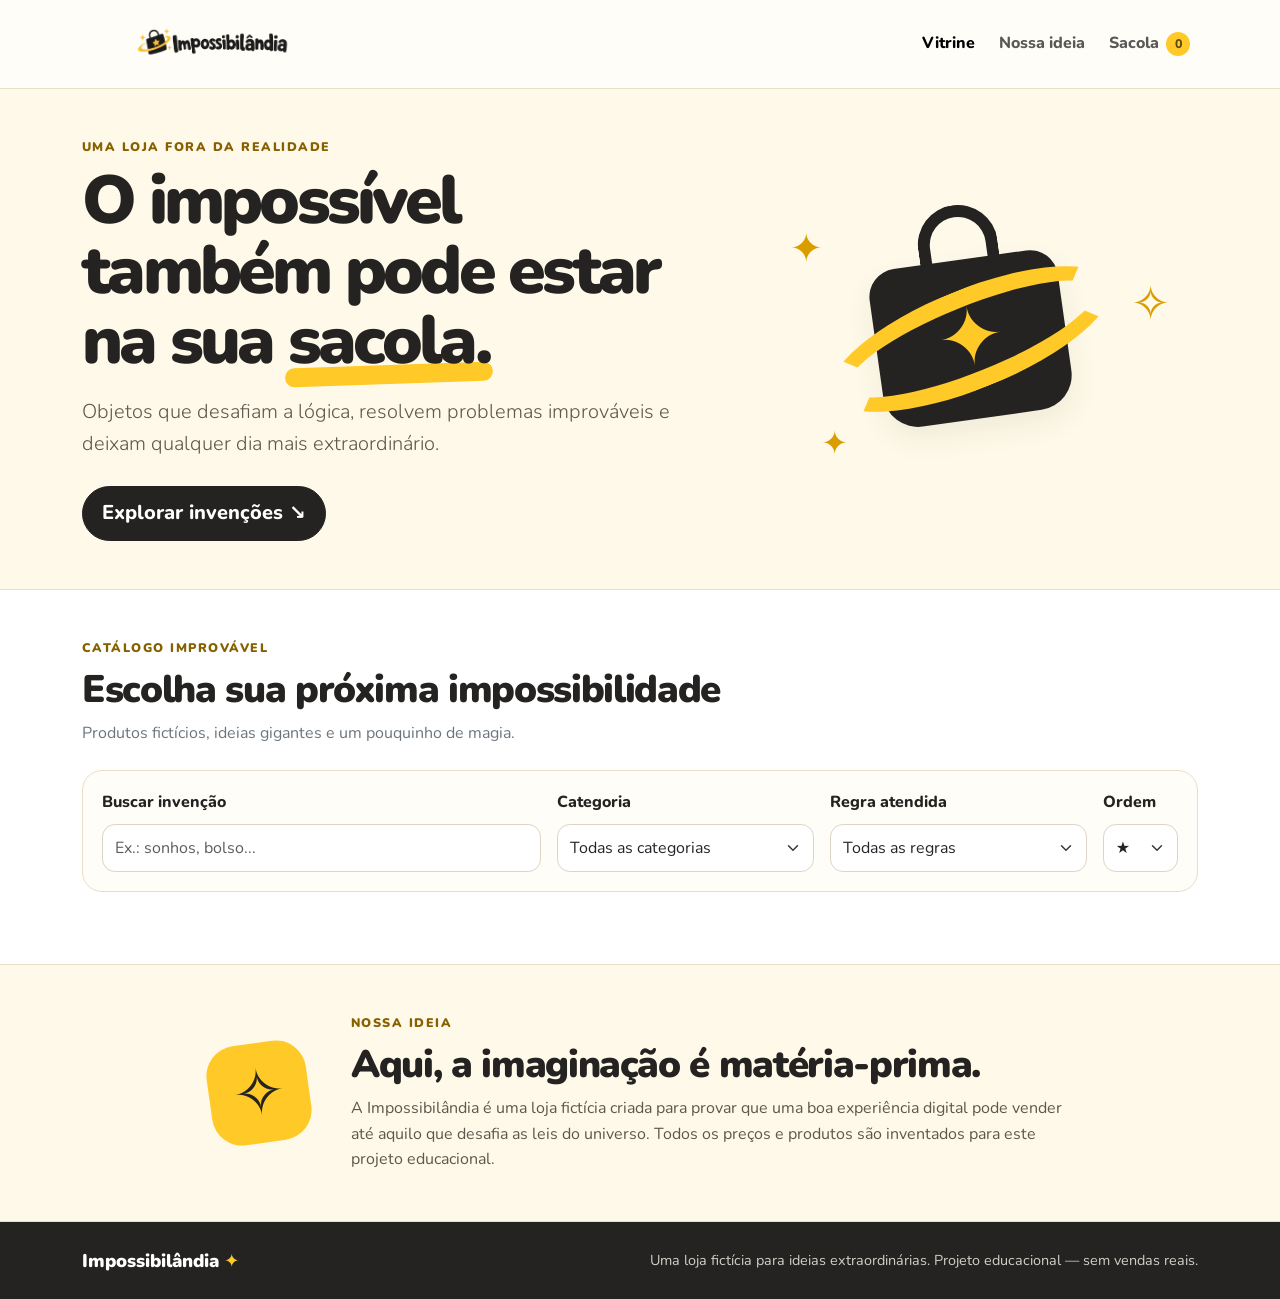
==== web/index.html @ c18d2e2f "Alteração front-end" ====
<!doctype html>
<html lang="pt-BR">
<head>
  <meta charset="utf-8">
  <meta name="viewport" content="width=device-width, initial-scale=1">
  <meta name="description" content="Na Impossibilândia, o impossível vira produto: descubra invenções fantásticas para o cotidiano e além dele.">
  <meta property="og:title" content="Impossibilândia | Uma loja fora da realidade">
  <meta property="og:description" content="Invenções extraordinárias para pessoas curiosas. Entre, explore e imagine.">
  <meta property="og:type" content="website">
  <meta name="theme-color" content="#fff9e9">
  <title>Impossibilândia | Uma loja fora da realidade</title>
  <link rel="icon" type="image/png" href="img/favicon.png">
  <link rel="apple-touch-icon" href="img/apple-touch-icon.png">
  <link href="https://cdn.jsdelivr.net/npm/bootstrap@5.3.3/dist/css/bootstrap.min.css" rel="stylesheet">
  <link rel="stylesheet" href="css/styles.css">
  <script src="js/products.js" defer></script>
  <script src="js/main.js" defer></script>
</head>
<body>
  <a class="skip-link" href="#conteudo">Pular para o conteúdo principal</a>
  <header class="site-header">
    <nav class="navbar navbar-expand-lg" aria-label="Navegação principal">
      <div class="container">
        <a class="navbar-brand brand-link" href="index.html" aria-label="Impossibilândia — página inicial"><img class="brand-logo" src="img/logo.png" alt="Impossibilândia" width="330" height="132"></a>
        <button class="navbar-toggler" type="button" data-bs-toggle="collapse" data-bs-target="#menuPrincipal" aria-controls="menuPrincipal" aria-expanded="false" aria-label="Abrir menu"><span class="navbar-toggler-icon"></span></button>
        <div class="collapse navbar-collapse" id="menuPrincipal">
          <ul class="navbar-nav ms-auto align-items-lg-center gap-lg-2">
            <li class="nav-item"><a class="nav-link active" aria-current="page" href="index.html">Vitrine</a></li>
            <li class="nav-item"><a class="nav-link" href="#sobre">Nossa ideia</a></li>
            <li class="nav-item"><a class="nav-link" href="checkout.html">Sacola <span id="cartCount" class="cart-count" aria-label="Itens na sacola">0</span></a></li>
          </ul>
        </div>
      </div>
    </nav>
  </header>
  <main id="conteudo">
    <section class="hero py-5">
      <div class="container hero-grid">
        <div class="hero-copy">
          <p class="eyebrow">Uma loja fora da realidade</p>
          <h1>O impossível também pode estar na sua <span class="highlight">sacola.</span></h1>
          <p class="lead">Objetos que desafiam a lógica, resolvem problemas improváveis e deixam qualquer dia mais extraordinário.</p>
          <a class="btn btn-dark btn-lg" href="#vitrine">Explorar invenções <span aria-hidden="true">↘</span></a>
        </div>
        <div class="hero-art" aria-label="Ilustração de uma sacola mágica cercada por estrelas" role="img"><span class="hero-star star-one">✦</span><span class="hero-bag">✦</span><span class="hero-orbit"></span><span class="hero-star star-two">✧</span><span class="hero-star star-three">✦</span></div>
      </div>
    </section>
    <section class="container py-5" id="vitrine" aria-labelledby="titulo-produtos">
      <div class="section-heading">
        <div><p class="eyebrow">Catálogo improvável</p><h2 id="titulo-produtos">Escolha sua próxima impossibilidade</h2><p class="text-secondary mb-0">Produtos fictícios, ideias gigantes e um pouquinho de magia.</p></div>
      </div>
      <div class="filters panel-soft mb-4">
        <div class="row g-3 align-items-end">
          <div class="col-md-5"><label for="filtroProduto" class="form-label">Buscar invenção</label><input id="filtroProduto" class="form-control" type="search" placeholder="Ex.: sonhos, bolso..." autocomplete="off"></div>
          <div class="col-md-3"><label for="filtroCategoria" class="form-label">Categoria</label><select id="filtroCategoria" class="form-select"><option value="todas">Todas as categorias</option><option value="Acessórios mágicos">Acessórios mágicos</option><option value="Universo miniatura">Universo miniatura</option><option value="Jardim cósmico">Jardim cósmico</option><option value="Luzes impossíveis">Luzes impossíveis</option></select></div>
          <div class="col-md-3"><label for="filtroRegra" class="form-label">Regra atendida</label><select id="filtroRegra" class="form-select"><option value="todas">Todas as regras</option><option value="bolso">Cabe em um bolso</option><option value="formiga">Serve em uma formiga</option><option value="espaco">Uso no espaço sideral</option><option value="aviao">Maior que um avião</option><option value="unico">Uso único</option><option value="z">Começa com Z</option></select></div>
          <div class="col-md-1"><label for="ordenacao" class="form-label">Ordem</label><select id="ordenacao" class="form-select" aria-label="Ordenar produtos"><option value="destaque">★</option><option value="nome">A–Z</option><option value="preco">Preço</option></select></div>
        </div>
      </div>
      <div class="row g-4" id="listaProdutos" aria-live="polite"></div>
      <p id="mensagemFiltro" class="mt-4 text-secondary" role="status" aria-live="polite"></p>
    </section>
    <section class="about-section py-5" id="sobre" aria-labelledby="titulo-sobre"><div class="container about-inner"><div class="about-mark" aria-hidden="true">✧</div><div><p class="eyebrow">Nossa ideia</p><h2 id="titulo-sobre">Aqui, a imaginação é matéria-prima.</h2><p class="mb-0">A Impossibilândia é uma loja fictícia criada para provar que uma boa experiência digital pode vender até aquilo que desafia as leis do universo. Todos os preços e produtos são inventados para este projeto educacional.</p></div></div></section>
  </main>
  <footer class="site-footer py-4"><div class="container footer-inner"><a href="index.html" class="footer-brand">Impossibilândia <span aria-hidden="true">✦</span></a><p class="mb-0">Uma loja fictícia para ideias extraordinárias. Projeto educacional — sem vendas reais.</p></div></footer>
  <script src="https://cdn.jsdelivr.net/npm/bootstrap@5.3.3/dist/js/bootstrap.bundle.min.js" defer></script>
</body>
</html>
---- web/css/styles.css ----
@import url('https://fonts.googleapis.com/css2?family=Nunito:wght@400;500;600;700;800;900&display=swap');
:root{--cream:#fff9e9;--paper:#fffdf7;--ink:#242321;--muted:#6e6a60;--line:#e9dfc8;--gold:#ffc928;--gold-dark:#d99d00;--lavender:#eee7ff;--mint:#e4f4e9;--peach:#ffeadc;--radius:1.25rem;--shadow:0 12px 30px rgba(49,38,11,.07)}
*{box-sizing:border-box}html{scroll-behavior:smooth}body{color:var(--ink);background:#fff;font-family:'Nunito',system-ui,-apple-system,BlinkMacSystemFont,'Segoe UI',sans-serif;line-height:1.6}a{color:inherit}a:focus-visible,button:focus-visible,input:focus-visible,select:focus-visible{outline:3px solid var(--gold-dark);outline-offset:3px}.skip-link{position:absolute;top:-5rem;left:1rem;z-index:2000;padding:.75rem 1rem;background:var(--ink);color:#fff;border-radius:.5rem}.skip-link:focus{top:1rem}.site-header{position:relative;z-index:10;border-bottom:1px solid var(--line);background:rgba(255,253,247,.96)}.navbar{min-height:86px}.brand-link{padding:0}.brand-logo{display:block;width:clamp(165px,22vw,260px);height:auto;max-height:72px;object-fit:contain}.navbar .container{gap:1rem}.navbar-nav .nav-link,.navbar .nav-link{font-weight:800;border-radius:999px;padding:.65rem .9rem}.navbar-nav .nav-link:hover,.navbar .nav-link:hover{background:var(--cream)}.cart-count{display:inline-grid;place-items:center;min-width:1.5rem;height:1.5rem;margin-left:.2rem;padding:0 .35rem;background:var(--gold);border-radius:50%;font-size:.78rem}.hero{overflow:hidden;background:var(--cream);border-bottom:1px solid var(--line)}.hero-grid{display:grid;grid-template-columns:minmax(0,1.15fr) minmax(260px,.85fr);align-items:center;gap:3rem;min-height:370px}.hero-copy{max-width:680px}.eyebrow{margin-bottom:.55rem;font-size:.78rem;font-weight:900;letter-spacing:.12em;text-transform:uppercase;color:#876100}.hero h1{max-width:760px;font-size:clamp(2.5rem,5.3vw,4.6rem);font-weight:900;letter-spacing:-.055em;line-height:1.03}.highlight{position:relative;white-space:nowrap;z-index:0}.highlight:after{content:'';position:absolute;z-index:-1;left:-.05em;right:-.05em;bottom:.04em;height:.28em;background:var(--gold);border-radius:99px;transform:rotate(-2deg)}.hero .lead{max-width:590px;margin:1.3rem 0 1.6rem;color:#5c584e}.btn{font-weight:800;border-radius:999px;padding:.72rem 1.2rem;transition:transform .18s ease,box-shadow .18s ease}.btn:hover{transform:translateY(-2px);box-shadow:0 7px 16px #24232120}.btn-dark{background:var(--ink);border-color:var(--ink)}.btn-dark:hover{background:#454139;border-color:#454139}.hero-art{position:relative;display:grid;place-items:center;min-height:290px;isolation:isolate}.hero-bag{display:grid;place-items:center;width:190px;height:160px;border-radius:28px 28px 35px 35px;background:var(--ink);color:var(--gold);font-size:5rem;box-shadow:var(--shadow);transform:rotate(-8deg)}.hero-bag:before{content:'';position:absolute;top:-55px;width:80px;height:65px;border:12px solid var(--ink);border-bottom:0;border-radius:55px 55px 0 0}.hero-orbit{position:absolute;width:300px;height:100px;border:17px solid var(--gold);border-left-color:transparent;border-right-color:transparent;border-radius:50%;transform:rotate(-22deg);z-index:1}.hero-star{position:absolute;color:var(--gold-dark);font-size:2.5rem}.star-one{top:8%;left:10%}.star-two{right:6%;top:25%;font-size:3rem}.star-three{bottom:5%;left:17%;font-size:2rem}.section-heading{display:flex;justify-content:space-between;align-items:end;margin-bottom:1.5rem}.section-heading h2,.about-section h2{font-size:clamp(1.8rem,3vw,2.6rem);font-weight:900;letter-spacing:-.035em}.panel-soft{padding:1.2rem;background:var(--paper);border:1px solid var(--line);border-radius:var(--radius)}.form-label{font-weight:800}.form-control,.form-select{min-height:48px;border-color:#dcd5c7;border-radius:.8rem}.form-control:focus,.form-select:focus{border-color:var(--gold-dark);box-shadow:0 0 0 .2rem #ffc92840}.product-card{height:100%;overflow:hidden;border:1px solid var(--line);border-radius:var(--radius);background:#fff;box-shadow:0 5px 18px #31260b08;transition:transform .2s ease,box-shadow .2s ease}.product-card:hover{transform:translateY(-5px);box-shadow:var(--shadow)}.product-art{position:relative;display:grid;place-items:center;min-height:200px;overflow:hidden;background:var(--art-bg,var(--cream));font-size:5rem}.product-art:after{content:'';position:absolute;width:155px;height:155px;border:2px dashed #24232126;border-radius:50%;transform:rotate(-20deg)}.product-art .emoji{z-index:1;filter:drop-shadow(0 8px 3px #24232114)}.product-card .card-body{display:flex;flex-direction:column;align-items:flex-start;padding:1.35rem}.product-category{font-size:.76rem;font-weight:900;letter-spacing:.06em;text-transform:uppercase;color:#75664a}.product-card h3{font-size:1.3rem;font-weight:900}.product-card p{color:#5f5a51}.rule-chip{display:inline-flex;align-items:center;gap:.35rem;padding:.3rem .65rem;border-radius:999px;background:var(--cream);font-size:.76rem;font-weight:800;color:#665018}.product-price{margin:.75rem 0 1rem!important;font-size:1.35rem;font-weight:900;color:var(--ink)!important}.product-card .btn{margin-top:auto}.about-section{background:var(--cream);border-top:1px solid var(--line);border-bottom:1px solid var(--line)}.about-inner{display:grid;grid-template-columns:110px minmax(0,720px);gap:2rem;align-items:center;justify-content:center}.about-mark{display:grid;place-items:center;width:100px;height:100px;background:var(--gold);border-radius:30px;font-size:4rem;transform:rotate(-8deg)}.about-inner p:last-child{max-width:740px;color:#5c584e}.site-footer{margin-top:0;background:var(--ink);color:#fff}.footer-inner{display:flex;justify-content:space-between;align-items:center;gap:1.5rem}.footer-inner p{color:#d2cfc7;font-size:.9rem}.footer-brand{font-size:1.15rem;font-weight:900;text-decoration:none}.footer-brand span{color:var(--gold)}.breadcrumb{font-weight:700}.breadcrumb a{text-decoration:none}.detail-layout{display:grid;grid-template-columns:minmax(0,1fr) minmax(0,1fr);gap:3rem;align-items:start}.detail-art{display:grid;place-items:center;min-height:410px;border-radius:var(--radius);background:var(--art-bg,var(--cream));font-size:10rem;position:relative;overflow:hidden}.detail-art:after{content:'';position:absolute;width:260px;height:260px;border:3px dashed #24232125;border-radius:50%}.detail-art span{z-index:1;filter:drop-shadow(0 10px 4px #24232115)}.detail-copy h1{font-size:clamp(2.2rem,4vw,3.5rem);font-weight:900;line-height:1.08;letter-spacing:-.04em}.detail-copy .price-large{font-size:2rem;font-weight:900}.detail-copy li{margin:.45rem 0}.detail-rule{padding:1rem;background:var(--cream);border-radius:.9rem}.quantity-field{max-width:130px}.summary-box{position:sticky;top:1rem;padding:1.5rem;background:var(--paper);border:1px solid var(--line);border-radius:var(--radius);box-shadow:var(--shadow)}.summary-item{display:grid;grid-template-columns:54px 1fr auto;align-items:center;gap:.8rem;padding:1rem 0;border-bottom:1px solid var(--line)}.summary-emoji{display:grid;place-items:center;width:54px;height:54px;border-radius:12px;background:var(--cream);font-size:1.8rem}.summary-item strong{display:block;line-height:1.25}.summary-item small{color:var(--muted)}.summary-total{display:flex;justify-content:space-between;gap:1rem;margin-top:1rem;font-size:1.15rem;font-weight:900}.success-panel{max-width:760px;padding:2rem 1rem 3rem}.success-icon{display:grid;place-items:center;width:86px;height:86px;margin:0 auto 1.5rem;border-radius:28px;background:var(--gold);font-size:3rem;font-weight:900;transform:rotate(-7deg)}.success-panel h1{font-weight:900;letter-spacing:-.04em}.order-data{display:grid;gap:.75rem;margin:2rem 0}.order-data>div{padding:1rem 1.2rem;border:1px solid var(--line);border-radius:.8rem;background:var(--paper)}.order-data dt{font-size:.8rem;color:var(--muted)}.order-data dd{margin:.25rem 0 0;font-weight:900}.feedback-error{color:#a32828}.feedback-success{color:#176b3a}.empty-state{grid-column:1/-1;padding:3rem 1rem;text-align:center;background:var(--cream);border-radius:var(--radius)}.empty-state .empty-icon{font-size:3rem}.loading-state{padding:1.5rem;color:var(--muted)}
@media(max-width:767.98px){.hero-grid{grid-template-columns:1fr;gap:0;padding-top:1rem}.hero-copy{padding-top:1rem}.hero-art{min-height:230px;margin-top:1rem}.hero-bag{transform:scale(.8) rotate(-8deg)}.hero-orbit{transform:scale(.8) rotate(-22deg)}.hero h1{font-size:clamp(2.45rem,12vw,3.5rem)}.about-inner{grid-template-columns:1fr;gap:1rem}.about-mark{width:70px;height:70px;font-size:3rem;border-radius:20px}.footer-inner{align-items:flex-start;flex-direction:column;gap:.5rem}.detail-layout{grid-template-columns:1fr;gap:1.5rem}.detail-art{min-height:270px;font-size:7rem}.summary-box{position:static}.section-heading{align-items:flex-start}.filters{padding:1rem}.navbar{padding:.7rem 0}.navbar .container{flex-wrap:wrap}.brand-logo{width:175px;max-height:55px}}
@media(prefers-reduced-motion:reduce){*,*::before,*::after{scroll-behavior:auto!important;transition:none!important;animation:none!important}}
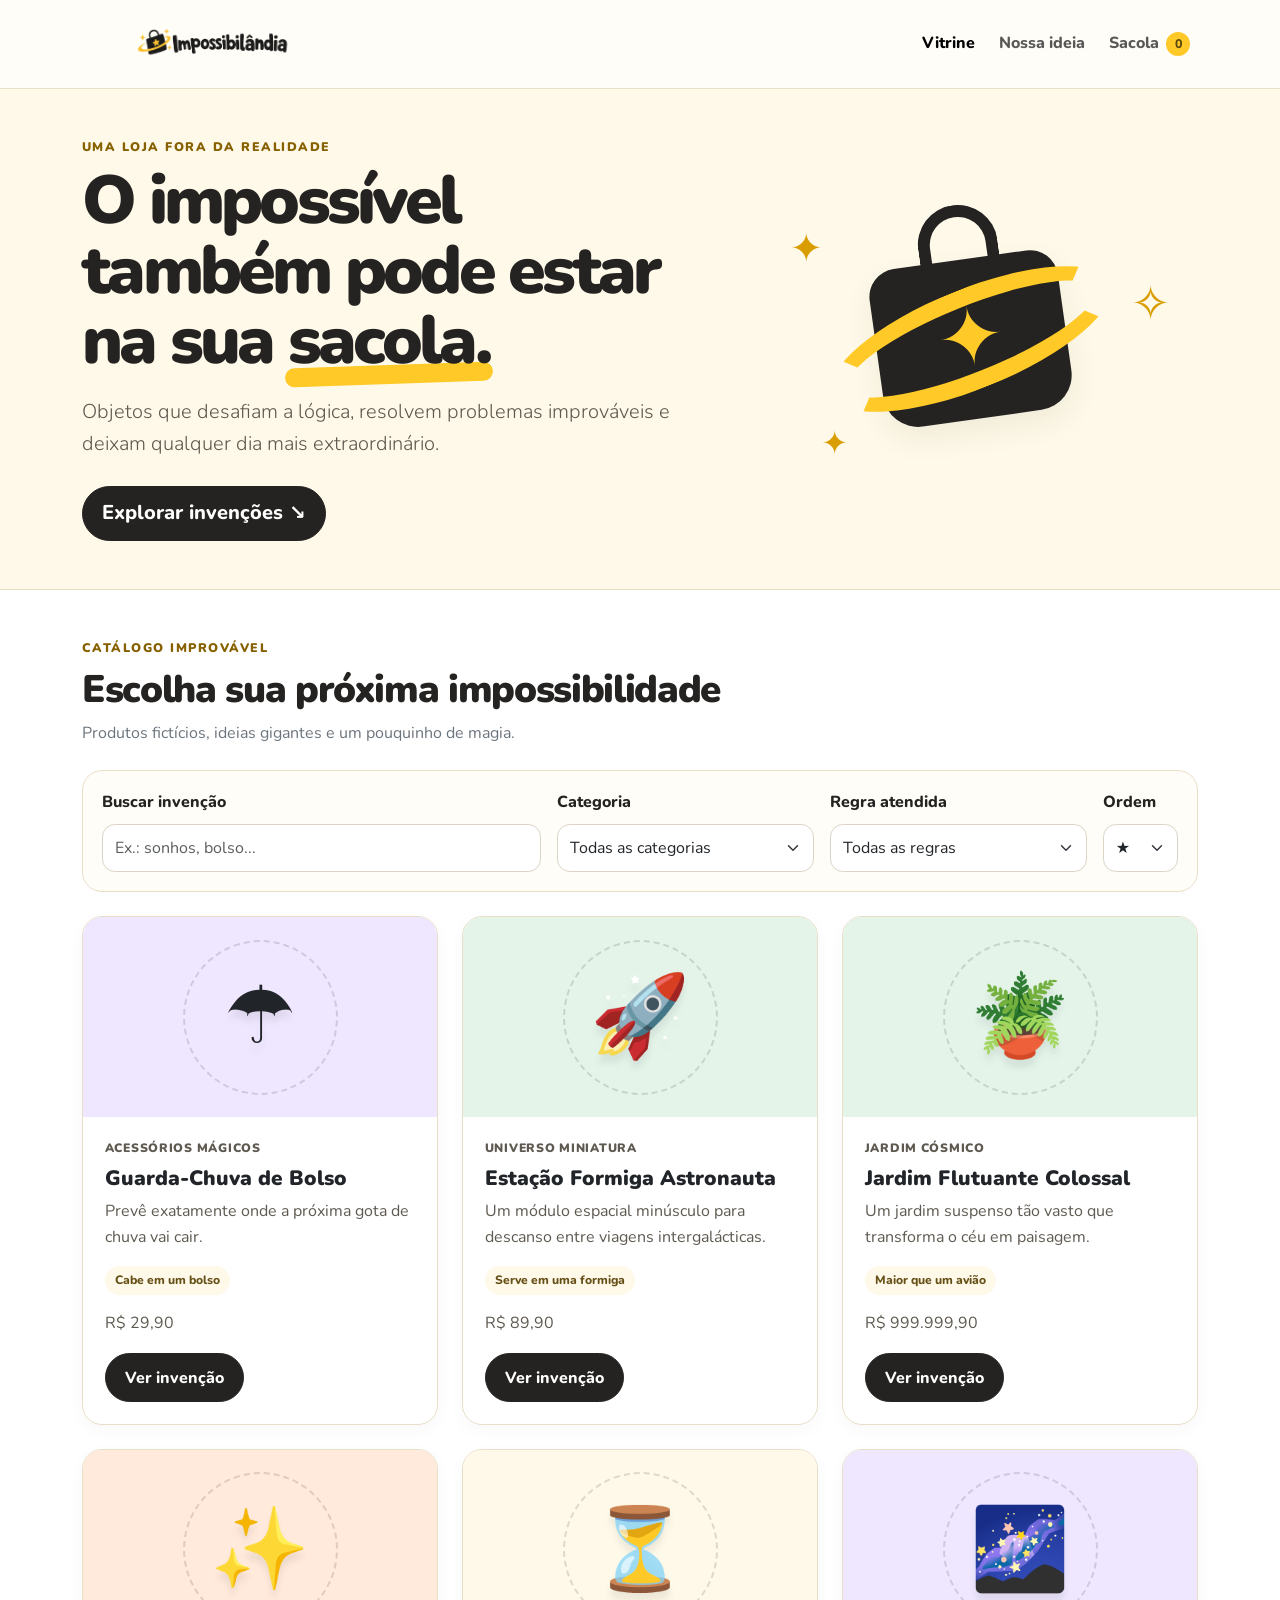
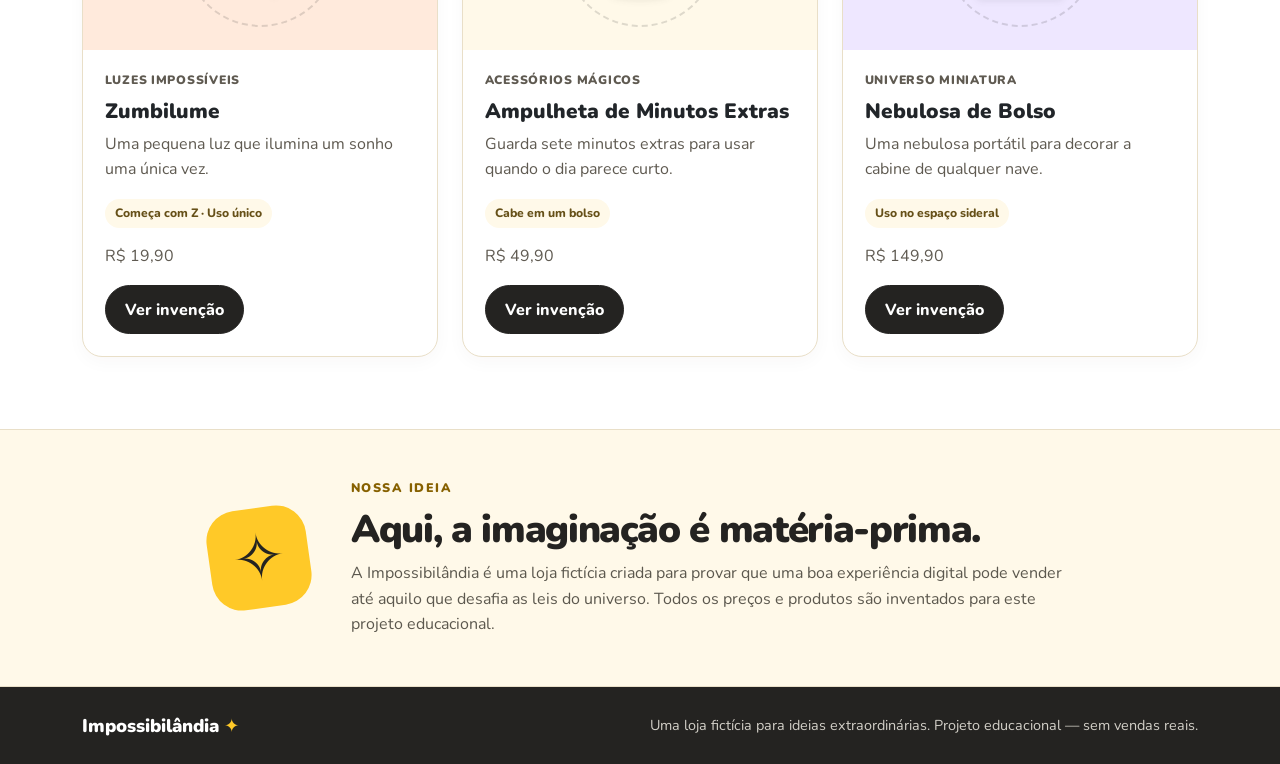
==== commit 3fbfa084: "Vitrine" ====
--- a/web/index.html
+++ b/web/index.html
@@ -13,7 +13,6 @@
   <link rel="apple-touch-icon" href="img/apple-touch-icon.png">
   <link href="https://cdn.jsdelivr.net/npm/bootstrap@5.3.3/dist/css/bootstrap.min.css" rel="stylesheet">
   <link rel="stylesheet" href="css/styles.css">
-  <script src="js/products.js" defer></script>
   <script src="js/main.js" defer></script>
 </head>
 <body>
@@ -57,7 +56,86 @@
           <div class="col-md-1"><label for="ordenacao" class="form-label">Ordem</label><select id="ordenacao" class="form-select" aria-label="Ordenar produtos"><option value="destaque">★</option><option value="nome">A–Z</option><option value="preco">Preço</option></select></div>
         </div>
       </div>
-      <div class="row g-4" id="listaProdutos" aria-live="polite"></div>
+      <div class="row g-4" id="listaProdutos" aria-live="polite">
+        <article class="col-sm-6 col-lg-4 product-item" data-name="Guarda-Chuva de Bolso" data-category="Acessórios mágicos" data-rule="Cabe em um bolso">
+          <div class="card product-card h-100">
+            <div class="product-art" style="--art-bg:#eee7ff" aria-hidden="true"><span class="emoji">☂️</span></div>
+            <div class="card-body">
+              <p class="product-category mb-2">Acessórios mágicos</p>
+              <h3>Guarda-Chuva de Bolso</h3>
+              <p>Prevê exatamente onde a próxima gota de chuva vai cair.</p>
+              <span class="rule-chip mb-3">Cabe em um bolso</span>
+              <p class="price mt-auto">R$ 29,90</p>
+              <a class="btn btn-dark" href="produto.html?id=1">Ver invenção</a>
+            </div>
+          </div>
+        </article>
+        <article class="col-sm-6 col-lg-4 product-item" data-name="Estação Formiga Astronauta" data-category="Universo miniatura" data-rule="Serve em uma formiga">
+          <div class="card product-card h-100">
+            <div class="product-art" style="--art-bg:#e4f4e9" aria-hidden="true"><span class="emoji">🚀</span></div>
+            <div class="card-body">
+              <p class="product-category mb-2">Universo miniatura</p>
+              <h3>Estação Formiga Astronauta</h3>
+              <p>Um módulo espacial minúsculo para descanso entre viagens intergalácticas.</p>
+              <span class="rule-chip mb-3">Serve em uma formiga</span>
+              <p class="price mt-auto">R$ 89,90</p>
+              <a class="btn btn-dark" href="produto.html?id=2">Ver invenção</a>
+            </div>
+          </div>
+        </article>
+        <article class="col-sm-6 col-lg-4 product-item" data-name="Jardim Flutuante Colossal" data-category="Jardim cósmico" data-rule="Maior que um avião">
+          <div class="card product-card h-100">
+            <div class="product-art" style="--art-bg:#e4f4e9" aria-hidden="true"><span class="emoji">🪴</span></div>
+            <div class="card-body">
+              <p class="product-category mb-2">Jardim cósmico</p>
+              <h3>Jardim Flutuante Colossal</h3>
+              <p>Um jardim suspenso tão vasto que transforma o céu em paisagem.</p>
+              <span class="rule-chip mb-3">Maior que um avião</span>
+              <p class="price mt-auto">R$ 999.999,90</p>
+              <a class="btn btn-dark" href="produto.html?id=3">Ver invenção</a>
+            </div>
+          </div>
+        </article>
+        <article class="col-sm-6 col-lg-4 product-item" data-name="Zumbilume" data-category="Luzes impossíveis" data-rule="Começa com Z · Uso único">
+          <div class="card product-card h-100">
+            <div class="product-art" style="--art-bg:#ffeadc" aria-hidden="true"><span class="emoji">✨</span></div>
+            <div class="card-body">
+              <p class="product-category mb-2">Luzes impossíveis</p>
+              <h3>Zumbilume</h3>
+              <p>Uma pequena luz que ilumina um sonho uma única vez.</p>
+              <span class="rule-chip mb-3">Começa com Z · Uso único</span>
+              <p class="price mt-auto">R$ 19,90</p>
+              <a class="btn btn-dark" href="produto.html?id=4">Ver invenção</a>
+            </div>
+          </div>
+        </article>
+        <article class="col-sm-6 col-lg-4 product-item" data-name="Ampulheta de Minutos Extras" data-category="Acessórios mágicos" data-rule="Cabe em um bolso">
+          <div class="card product-card h-100">
+            <div class="product-art" style="--art-bg:#fff9e9" aria-hidden="true"><span class="emoji">⏳</span></div>
+            <div class="card-body">
+              <p class="product-category mb-2">Acessórios mágicos</p>
+              <h3>Ampulheta de Minutos Extras</h3>
+              <p>Guarda sete minutos extras para usar quando o dia parece curto.</p>
+              <span class="rule-chip mb-3">Cabe em um bolso</span>
+              <p class="price mt-auto">R$ 49,90</p>
+              <a class="btn btn-dark" href="produto.html?id=5">Ver invenção</a>
+            </div>
+          </div>
+        </article>
+        <article class="col-sm-6 col-lg-4 product-item" data-name="Nebulosa de Bolso" data-category="Universo miniatura" data-rule="Uso no espaço sideral">
+          <div class="card product-card h-100">
+            <div class="product-art" style="--art-bg:#eee7ff" aria-hidden="true"><span class="emoji">🌌</span></div>
+            <div class="card-body">
+              <p class="product-category mb-2">Universo miniatura</p>
+              <h3>Nebulosa de Bolso</h3>
+              <p>Uma nebulosa portátil para decorar a cabine de qualquer nave.</p>
+              <span class="rule-chip mb-3">Uso no espaço sideral</span>
+              <p class="price mt-auto">R$ 149,90</p>
+              <a class="btn btn-dark" href="produto.html?id=6">Ver invenção</a>
+            </div>
+          </div>
+        </article>
+      </div>
       <p id="mensagemFiltro" class="mt-4 text-secondary" role="status" aria-live="polite"></p>
     </section>
     <section class="about-section py-5" id="sobre" aria-labelledby="titulo-sobre"><div class="container about-inner"><div class="about-mark" aria-hidden="true">✧</div><div><p class="eyebrow">Nossa ideia</p><h2 id="titulo-sobre">Aqui, a imaginação é matéria-prima.</h2><p class="mb-0">A Impossibilândia é uma loja fictícia criada para provar que uma boa experiência digital pode vender até aquilo que desafia as leis do universo. Todos os preços e produtos são inventados para este projeto educacional.</p></div></div></section>
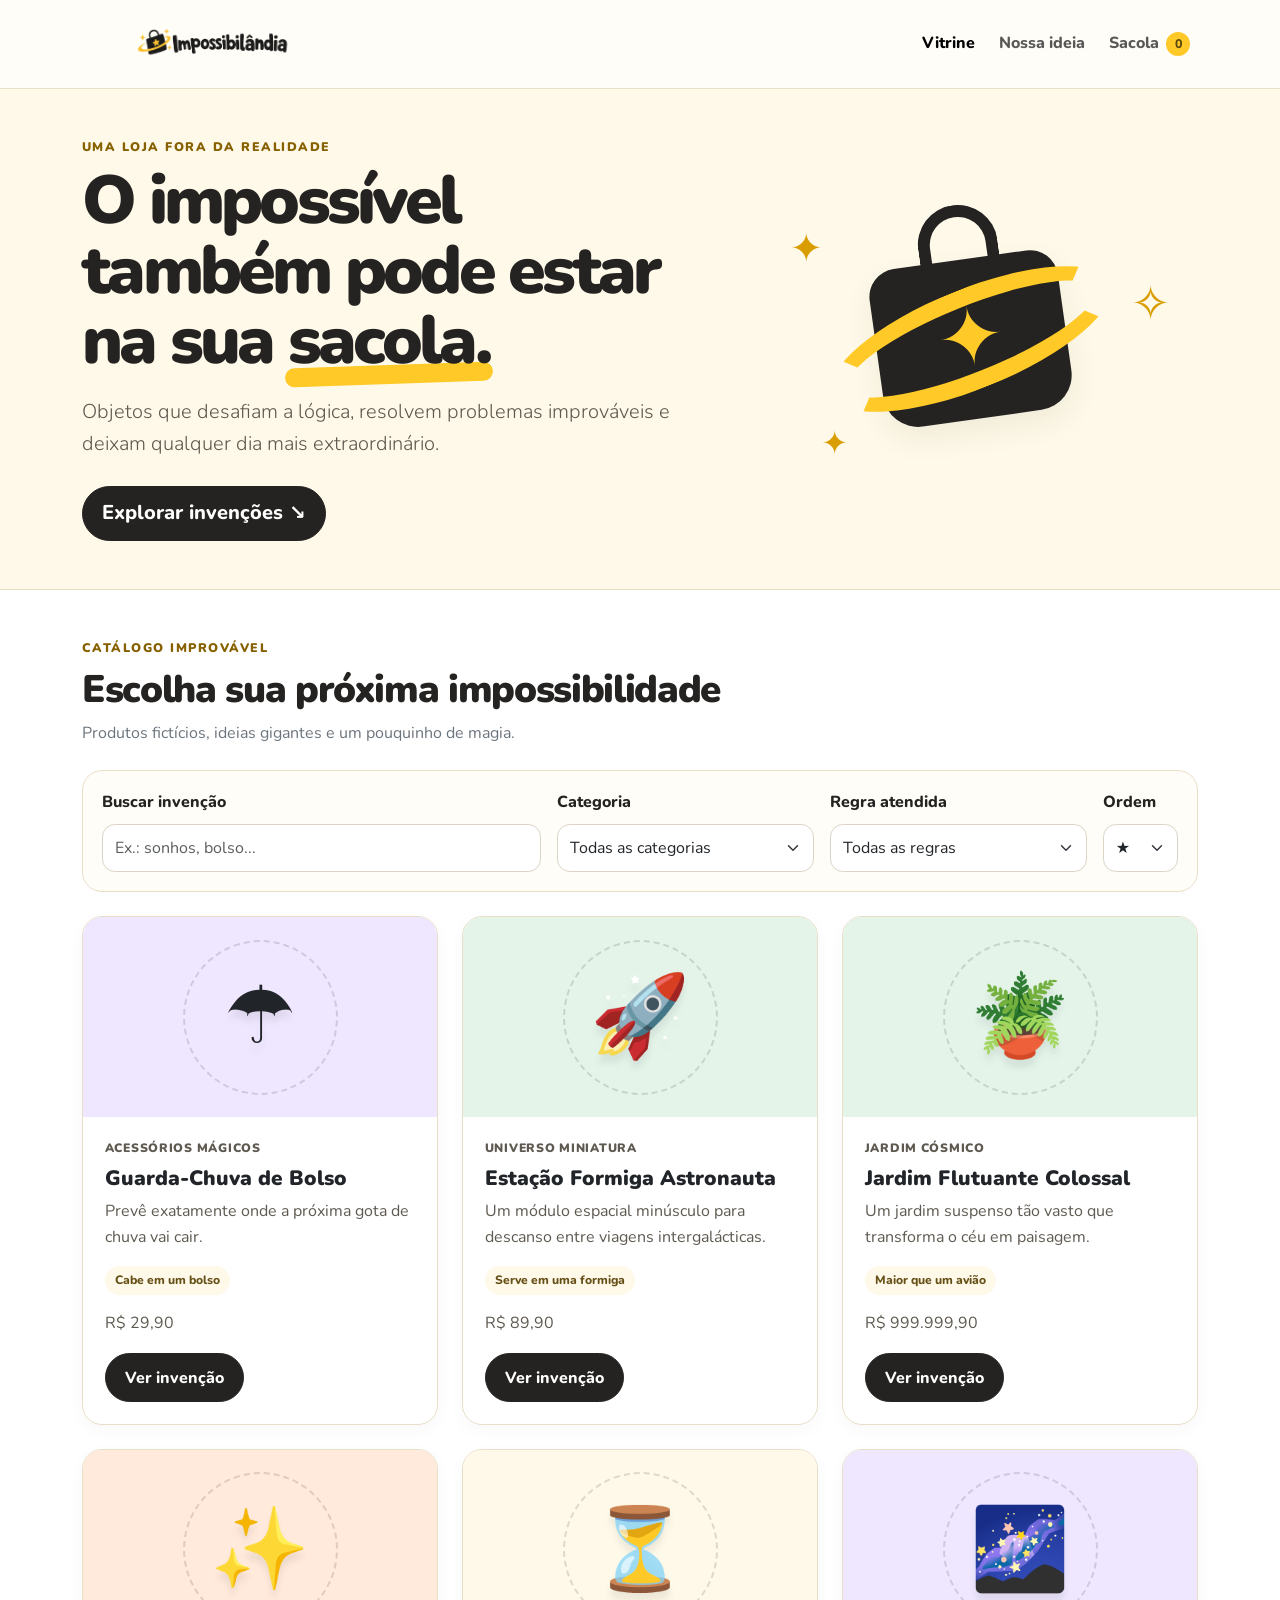
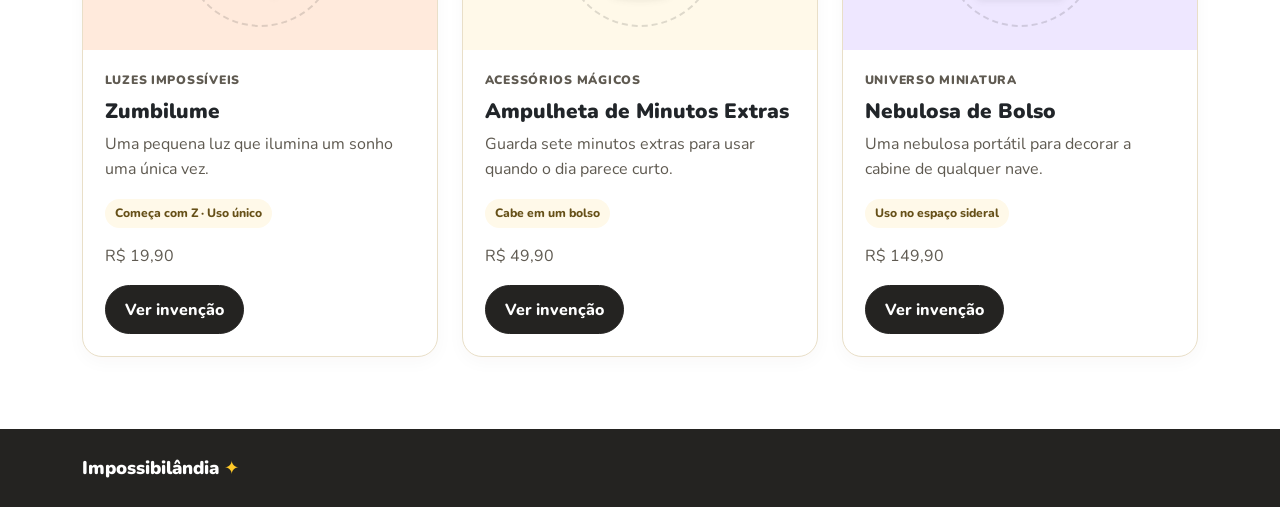
==== commit adfd82af: "Adição de imagem" ====
--- a/web/index.html
+++ b/web/index.html
@@ -138,9 +138,8 @@
       </div>
       <p id="mensagemFiltro" class="mt-4 text-secondary" role="status" aria-live="polite"></p>
     </section>
-    <section class="about-section py-5" id="sobre" aria-labelledby="titulo-sobre"><div class="container about-inner"><div class="about-mark" aria-hidden="true">✧</div><div><p class="eyebrow">Nossa ideia</p><h2 id="titulo-sobre">Aqui, a imaginação é matéria-prima.</h2><p class="mb-0">A Impossibilândia é uma loja fictícia criada para provar que uma boa experiência digital pode vender até aquilo que desafia as leis do universo. Todos os preços e produtos são inventados para este projeto educacional.</p></div></div></section>
   </main>
-  <footer class="site-footer py-4"><div class="container footer-inner"><a href="index.html" class="footer-brand">Impossibilândia <span aria-hidden="true">✦</span></a><p class="mb-0">Uma loja fictícia para ideias extraordinárias. Projeto educacional — sem vendas reais.</p></div></footer>
+  <footer class="site-footer py-4"><div class="container footer-inner"><a href="index.html" class="footer-brand">Impossibilândia <span aria-hidden="true">✦</span></a><p class="mb-0"></p></div></footer>
   <script src="https://cdn.jsdelivr.net/npm/bootstrap@5.3.3/dist/js/bootstrap.bundle.min.js" defer></script>
 </body>
 </html>
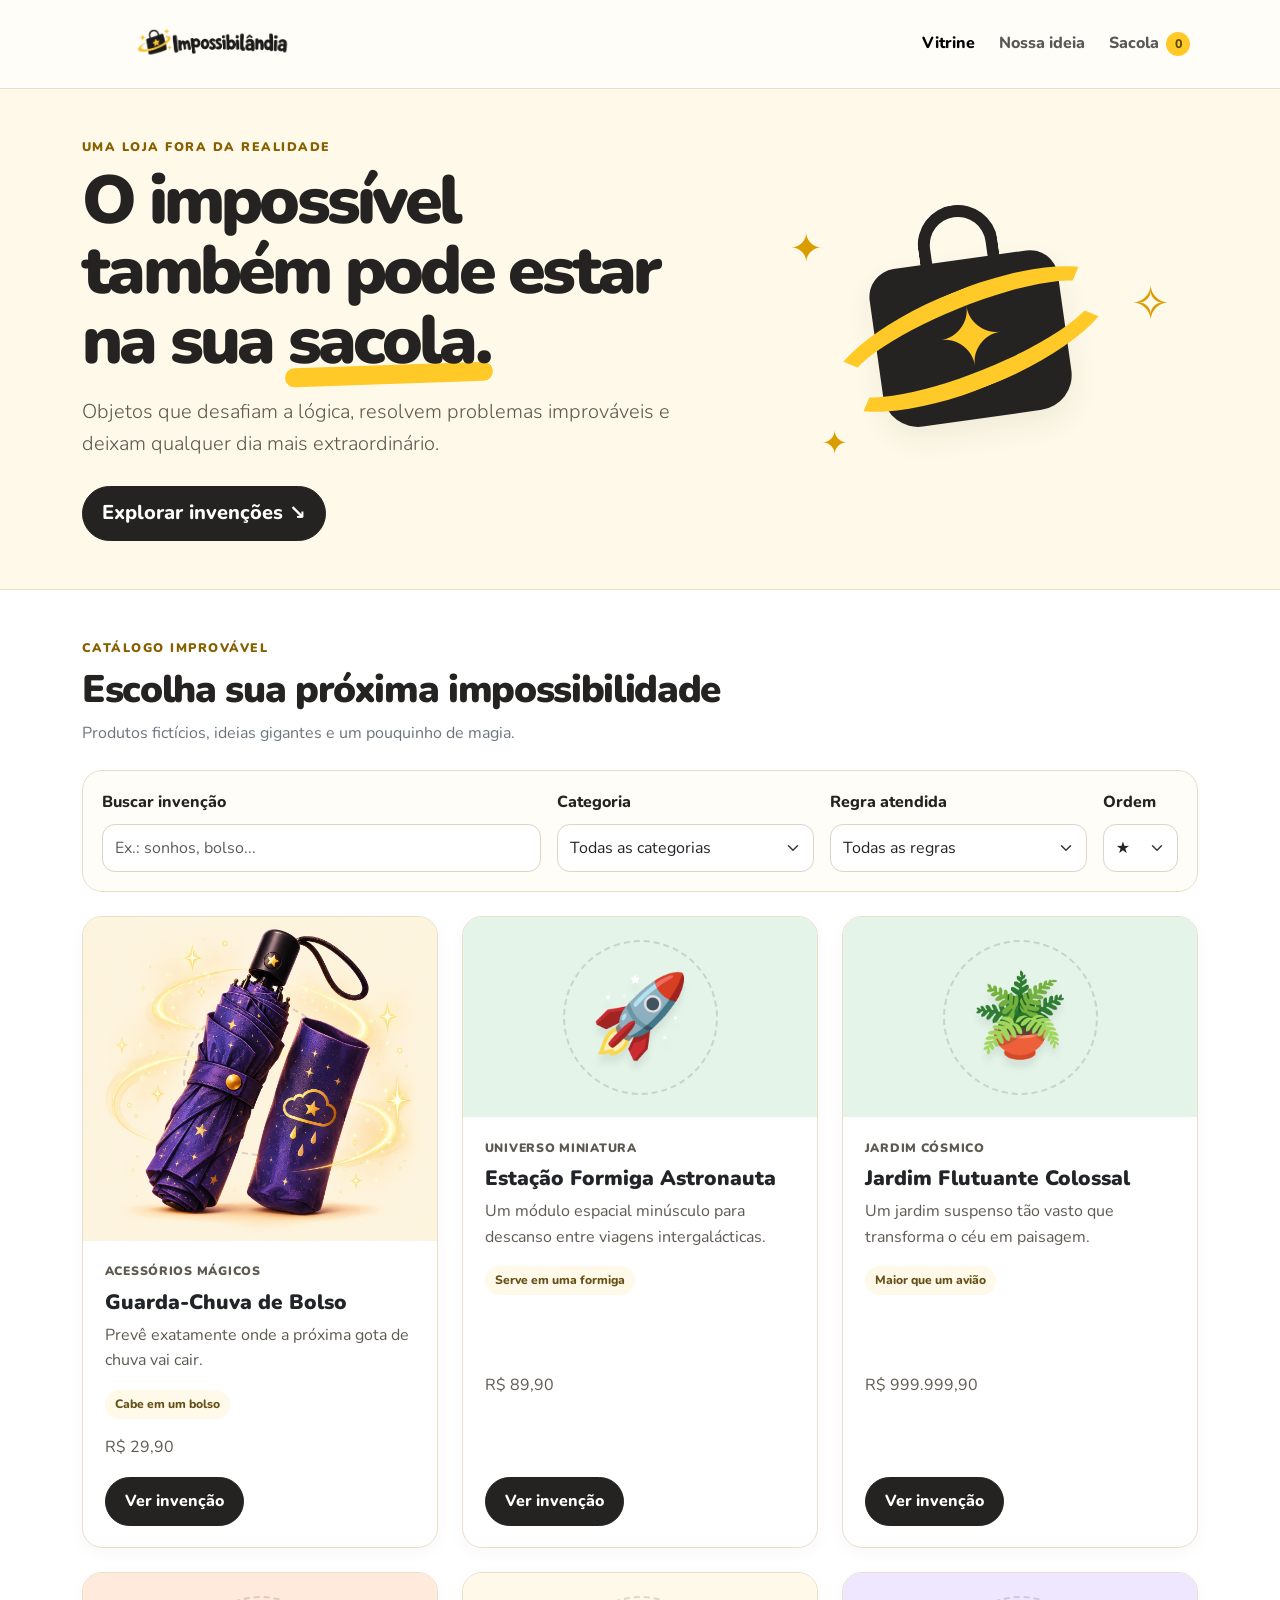
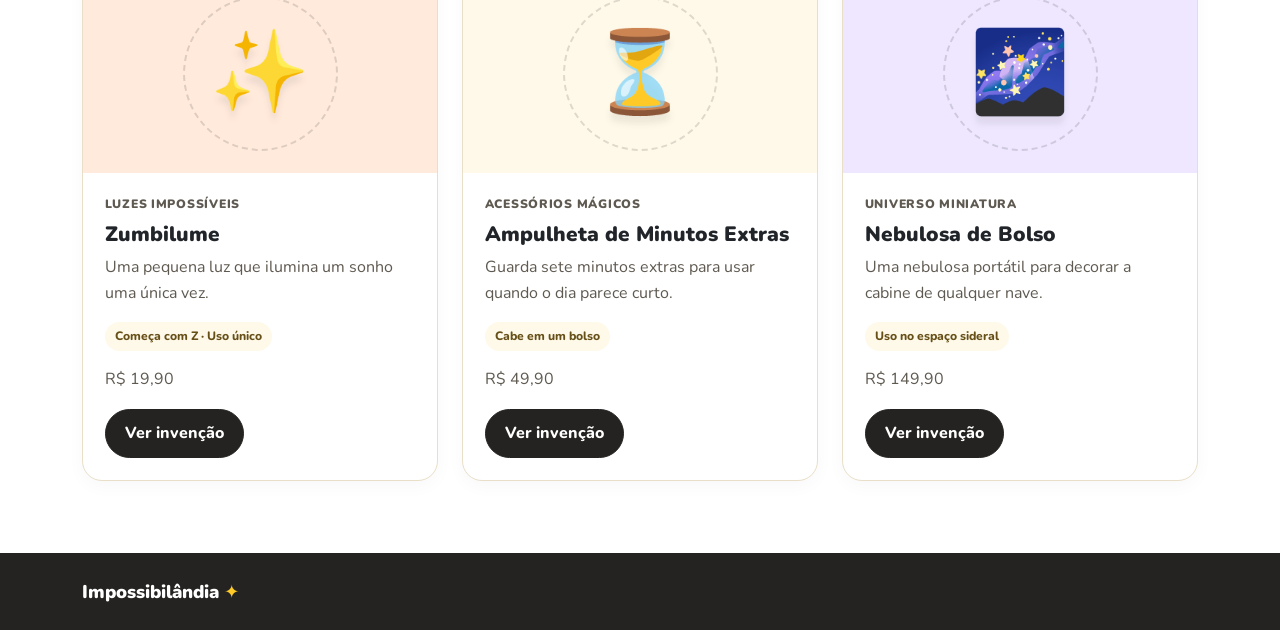
==== commit f7c99b18: "Adiçao imagem na index" ====
--- a/web/index.html
+++ b/web/index.html
@@ -1,145 +1,631 @@
+
 <!doctype html>
 <html lang="pt-BR">
+
 <head>
-  <meta charset="utf-8">
-  <meta name="viewport" content="width=device-width, initial-scale=1">
-  <meta name="description" content="Na Impossibilândia, o impossível vira produto: descubra invenções fantásticas para o cotidiano e além dele.">
-  <meta property="og:title" content="Impossibilândia | Uma loja fora da realidade">
-  <meta property="og:description" content="Invenções extraordinárias para pessoas curiosas. Entre, explore e imagine.">
-  <meta property="og:type" content="website">
-  <meta name="theme-color" content="#fff9e9">
-  <title>Impossibilândia | Uma loja fora da realidade</title>
-  <link rel="icon" type="image/png" href="img/favicon.png">
-  <link rel="apple-touch-icon" href="img/apple-touch-icon.png">
-  <link href="https://cdn.jsdelivr.net/npm/bootstrap@5.3.3/dist/css/bootstrap.min.css" rel="stylesheet">
-  <link rel="stylesheet" href="css/styles.css">
-  <script src="js/main.js" defer></script>
+    <meta charset="utf-8">
+    <meta name="viewport" content="width=device-width, initial-scale=1">
+
+    <meta name="description" content="Na Impossibilândia, o impossível vira produto: descubra invenções fantásticas para o cotidiano e além dele.">
+
+    <meta property="og:title" content="Impossibilândia | Uma loja fora da realidade">
+    <meta property="og:description" content="Invenções extraordinárias para pessoas curiosas. Entre, explore e imagine.">
+    <meta property="og:type" content="website">
+
+    <meta name="theme-color" content="#fff9e9">
+
+    <title>Impossibilândia | Uma loja fora da realidade</title>
+
+    <link rel="icon" type="image/png" href="img/favicon.png">
+    <link rel="apple-touch-icon" href="img/apple-touch-icon.png">
+
+    <link
+        href="https://cdn.jsdelivr.net/npm/bootstrap@5.3.3/dist/css/bootstrap.min.css"
+        rel="stylesheet"
+    >
+
+    <link rel="stylesheet" href="css/styles.css">
+
+    <script src="js/main.js" defer></script>
 </head>
+
 <body>
-  <a class="skip-link" href="#conteudo">Pular para o conteúdo principal</a>
-  <header class="site-header">
-    <nav class="navbar navbar-expand-lg" aria-label="Navegação principal">
-      <div class="container">
-        <a class="navbar-brand brand-link" href="index.html" aria-label="Impossibilândia — página inicial"><img class="brand-logo" src="img/logo.png" alt="Impossibilândia" width="330" height="132"></a>
-        <button class="navbar-toggler" type="button" data-bs-toggle="collapse" data-bs-target="#menuPrincipal" aria-controls="menuPrincipal" aria-expanded="false" aria-label="Abrir menu"><span class="navbar-toggler-icon"></span></button>
-        <div class="collapse navbar-collapse" id="menuPrincipal">
-          <ul class="navbar-nav ms-auto align-items-lg-center gap-lg-2">
-            <li class="nav-item"><a class="nav-link active" aria-current="page" href="index.html">Vitrine</a></li>
-            <li class="nav-item"><a class="nav-link" href="#sobre">Nossa ideia</a></li>
-            <li class="nav-item"><a class="nav-link" href="checkout.html">Sacola <span id="cartCount" class="cart-count" aria-label="Itens na sacola">0</span></a></li>
-          </ul>
+
+    <a class="skip-link" href="#conteudo">
+        Pular para o conteúdo principal
+    </a>
+
+    <header class="site-header">
+
+        <nav class="navbar navbar-expand-lg" aria-label="Navegação principal">
+
+            <div class="container">
+
+                <a
+                    class="navbar-brand brand-link"
+                    href="index.html"
+                    aria-label="Impossibilândia — página inicial"
+                >
+                    <img
+                        class="brand-logo"
+                        src="img/logo.png"
+                        alt="Impossibilândia"
+                        width="330"
+                        height="132"
+                    >
+                </a>
+
+                <button
+                    class="navbar-toggler"
+                    type="button"
+                    data-bs-toggle="collapse"
+                    data-bs-target="#menuPrincipal"
+                    aria-controls="menuPrincipal"
+                    aria-expanded="false"
+                    aria-label="Abrir menu"
+                >
+                    <span class="navbar-toggler-icon"></span>
+                </button>
+
+                <div class="collapse navbar-collapse" id="menuPrincipal">
+
+                    <ul class="navbar-nav ms-auto align-items-lg-center gap-lg-2">
+
+                        <li class="nav-item">
+                            <a
+                                class="nav-link active"
+                                aria-current="page"
+                                href="index.html"
+                            >
+                                Vitrine
+                            </a>
+                        </li>
+
+                        <li class="nav-item">
+                            <a class="nav-link" href="#sobre">
+                                Nossa ideia
+                            </a>
+                        </li>
+
+                        <li class="nav-item">
+                            <a class="nav-link" href="checkout.html">
+                                Sacola
+                                <span
+                                    id="cartCount"
+                                    class="cart-count"
+                                    aria-label="Itens na sacola"
+                                >
+                                    0
+                                </span>
+                            </a>
+                        </li>
+
+                    </ul>
+
+                </div>
+
+            </div>
+
+        </nav>
+
+    </header>
+
+    <main id="conteudo">
+
+        <section class="hero py-5">
+
+            <div class="container hero-grid">
+
+                <div class="hero-copy">
+
+                    <p class="eyebrow">
+                        Uma loja fora da realidade
+                    </p>
+
+                    <h1>
+                        O impossível também pode estar na sua
+                        <span class="highlight">sacola.</span>
+                    </h1>
+
+                    <p class="lead">
+                        Objetos que desafiam a lógica, resolvem problemas
+                        improváveis e deixam qualquer dia mais extraordinário.
+                    </p>
+
+                    <a class="btn btn-dark btn-lg" href="#vitrine">
+                        Explorar invenções
+                        <span aria-hidden="true">↘</span>
+                    </a>
+
+                </div>
+
+                <div
+                    class="hero-art"
+                    aria-label="Ilustração de uma sacola mágica cercada por estrelas"
+                    role="img"
+                >
+                    <span class="hero-star star-one">✦</span>
+                    <span class="hero-bag">✦</span>
+                    <span class="hero-orbit"></span>
+                    <span class="hero-star star-two">✧</span>
+                    <span class="hero-star star-three">✦</span>
+                </div>
+
+            </div>
+
+        </section>
+
+        <section
+            class="container py-5"
+            id="vitrine"
+            aria-labelledby="titulo-produtos"
+        >
+
+            <div class="section-heading">
+
+                <div>
+
+                    <p class="eyebrow">
+                        Catálogo improvável
+                    </p>
+
+                    <h2 id="titulo-produtos">
+                        Escolha sua próxima impossibilidade
+                    </h2>
+
+                    <p class="text-secondary mb-0">
+                        Produtos fictícios, ideias gigantes e um pouquinho de magia.
+                    </p>
+
+                </div>
+
+            </div>
+
+            <div class="filters panel-soft mb-4">
+
+                <div class="row g-3 align-items-end">
+
+                    <div class="col-md-5">
+
+                        <label for="filtroProduto" class="form-label">
+                            Buscar invenção
+                        </label>
+
+                        <input
+                            id="filtroProduto"
+                            class="form-control"
+                            type="search"
+                            placeholder="Ex.: sonhos, bolso..."
+                            autocomplete="off"
+                        >
+
+                    </div>
+
+                    <div class="col-md-3">
+
+                        <label for="filtroCategoria" class="form-label">
+                            Categoria
+                        </label>
+
+                        <select id="filtroCategoria" class="form-select">
+
+                            <option value="todas">
+                                Todas as categorias
+                            </option>
+
+                            <option value="Acessórios mágicos">
+                                Acessórios mágicos
+                            </option>
+
+                            <option value="Universo miniatura">
+                                Universo miniatura
+                            </option>
+
+                            <option value="Jardim cósmico">
+                                Jardim cósmico
+                            </option>
+
+                            <option value="Luzes impossíveis">
+                                Luzes impossíveis
+                            </option>
+
+                        </select>
+
+                    </div>
+
+                    <div class="col-md-3">
+
+                        <label for="filtroRegra" class="form-label">
+                            Regra atendida
+                        </label>
+
+                        <select id="filtroRegra" class="form-select">
+
+                            <option value="todas">
+                                Todas as regras
+                            </option>
+
+                            <option value="bolso">
+                                Cabe em um bolso
+                            </option>
+
+                            <option value="formiga">
+                                Serve em uma formiga
+                            </option>
+
+                            <option value="espaco">
+                                Uso no espaço sideral
+                            </option>
+
+                            <option value="aviao">
+                                Maior que um avião
+                            </option>
+
+                            <option value="unico">
+                                Uso único
+                            </option>
+
+                            <option value="z">
+                                Começa com Z
+                            </option>
+
+                        </select>
+
+                    </div>
+
+                    <div class="col-md-1">
+
+                        <label for="ordenacao" class="form-label">
+                            Ordem
+                        </label>
+
+                        <select
+                            id="ordenacao"
+                            class="form-select"
+                            aria-label="Ordenar produtos"
+                        >
+                            <option value="destaque">★</option>
+                            <option value="nome">A–Z</option>
+                            <option value="preco">Preço</option>
+                        </select>
+
+                    </div>
+
+                </div>
+
+            </div>
+
+            <div class="row g-4" id="listaProdutos" aria-live="polite">
+
+                <!-- PRODUTO 1 -->
+
+                <article
+                    class="col-sm-6 col-lg-4 product-item"
+                    data-name="Guarda-Chuva de Bolso"
+                    data-category="Acessórios mágicos"
+                    data-rule="Cabe em um bolso"
+                >
+
+                    <div class="card product-card h-100">
+
+                        <div
+                            class="product-art"
+                            style="--art-bg:#eee7ff"
+                        >
+                            <img
+                                src="img/guardachuva.png"
+                                alt="Guarda-Chuva de Bolso"
+                                class="img-fluid"
+                            >
+                        </div>
+
+                        <div class="card-body">
+
+                            <p class="product-category mb-2">
+                                Acessórios mágicos
+                            </p>
+
+                            <h3>Guarda-Chuva de Bolso</h3>
+
+                            <p>
+                                Prevê exatamente onde a próxima gota de chuva vai cair.
+                            </p>
+
+                            <span class="rule-chip mb-3">
+                                Cabe em um bolso
+                            </span>
+
+                            <p class="price mt-auto">
+                                R$ 29,90
+                            </p>
+
+                            <a class="btn btn-dark" href="produto.html?id=1">
+                                Ver invenção
+                            </a>
+
+                        </div>
+
+                    </div>
+
+                </article>
+
+                <!-- PRODUTO 2 -->
+
+                <article
+                    class="col-sm-6 col-lg-4 product-item"
+                    data-name="Estação Formiga Astronauta"
+                    data-category="Universo miniatura"
+                    data-rule="Serve em uma formiga"
+                >
+
+                    <div class="card product-card h-100">
+
+                        <div
+                            class="product-art"
+                            style="--art-bg:#e4f4e9"
+                            aria-hidden="true"
+                        >
+                            <span class="emoji">🚀</span>
+                        </div>
+
+                        <div class="card-body">
+
+                            <p class="product-category mb-2">
+                                Universo miniatura
+                            </p>
+
+                            <h3>Estação Formiga Astronauta</h3>
+
+                            <p>
+                                Um módulo espacial minúsculo para descanso entre viagens intergalácticas.
+                            </p>
+
+                            <span class="rule-chip mb-3">
+                                Serve em uma formiga
+                            </span>
+
+                            <p class="price mt-auto">
+                                R$ 89,90
+                            </p>
+
+                            <a class="btn btn-dark" href="produto.html?id=2">
+                                Ver invenção
+                            </a>
+
+                        </div>
+
+                    </div>
+
+                </article>
+
+                <!-- PRODUTO 3 -->
+
+                <article
+                    class="col-sm-6 col-lg-4 product-item"
+                    data-name="Jardim Flutuante Colossal"
+                    data-category="Jardim cósmico"
+                    data-rule="Maior que um avião"
+                >
+
+                    <div class="card product-card h-100">
+
+                        <div
+                            class="product-art"
+                            style="--art-bg:#e4f4e9"
+                            aria-hidden="true"
+                        >
+                            <span class="emoji">🪴</span>
+                        </div>
+
+                        <div class="card-body">
+
+                            <p class="product-category mb-2">
+                                Jardim cósmico
+                            </p>
+
+                            <h3>Jardim Flutuante Colossal</h3>
+
+                            <p>
+                                Um jardim suspenso tão vasto que transforma o céu em paisagem.
+                            </p>
+
+                            <span class="rule-chip mb-3">
+                                Maior que um avião
+                            </span>
+
+                            <p class="price mt-auto">
+                                R$ 999.999,90
+                            </p>
+
+                            <a class="btn btn-dark" href="produto.html?id=3">
+                                Ver invenção
+                            </a>
+
+                        </div>
+
+                    </div>
+
+                </article>
+
+                <!-- PRODUTO 4 -->
+
+                <article
+                    class="col-sm-6 col-lg-4 product-item"
+                    data-name="Zumbilume"
+                    data-category="Luzes impossíveis"
+                    data-rule="Começa com Z · Uso único"
+                >
+
+                    <div class="card product-card h-100">
+
+                        <div
+                            class="product-art"
+                            style="--art-bg:#ffeadc"
+                            aria-hidden="true"
+                        >
+                            <span class="emoji">✨</span>
+                        </div>
+
+                        <div class="card-body">
+
+                            <p class="product-category mb-2">
+                                Luzes impossíveis
+                            </p>
+
+                            <h3>Zumbilume</h3>
+
+                            <p>
+                                Uma pequena luz que ilumina um sonho uma única vez.
+                            </p>
+
+                            <span class="rule-chip mb-3">
+                                Começa com Z · Uso único
+                            </span>
+
+                            <p class="price mt-auto">
+                                R$ 19,90
+                            </p>
+
+                            <a class="btn btn-dark" href="produto.html?id=4">
+                                Ver invenção
+                            </a>
+
+                        </div>
+
+                    </div>
+
+                </article>
+
+                <!-- PRODUTO 5 -->
+
+                <article
+                    class="col-sm-6 col-lg-4 product-item"
+                    data-name="Ampulheta de Minutos Extras"
+                    data-category="Acessórios mágicos"
+                    data-rule="Cabe em um bolso"
+                >
+
+                    <div class="card product-card h-100">
+
+                        <div
+                            class="product-art"
+                            style="--art-bg:#fff9e9"
+                            aria-hidden="true"
+                        >
+                            <span class="emoji">⏳</span>
+                        </div>
+
+                        <div class="card-body">
+
+                            <p class="product-category mb-2">
+                                Acessórios mágicos
+                            </p>
+
+                            <h3>Ampulheta de Minutos Extras</h3>
+
+                            <p>
+                                Guarda sete minutos extras para usar quando o dia parece curto.
+                            </p>
+
+                            <span class="rule-chip mb-3">
+                                Cabe em um bolso
+                            </span>
+
+                            <p class="price mt-auto">
+                                R$ 49,90
+                            </p>
+
+                            <a class="btn btn-dark" href="produto.html?id=5">
+                                Ver invenção
+                            </a>
+
+                        </div>
+
+                    </div>
+
+                </article>
+
+                <!-- PRODUTO 6 -->
+
+                <article
+                    class="col-sm-6 col-lg-4 product-item"
+                    data-name="Nebulosa de Bolso"
+                    data-category="Universo miniatura"
+                    data-rule="Uso no espaço sideral"
+                >
+
+                    <div class="card product-card h-100">
+
+                        <div
+                            class="product-art"
+                            style="--art-bg:#eee7ff"
+                            aria-hidden="true"
+                        >
+                            <span class="emoji">🌌</span>
+                        </div>
+
+                        <div class="card-body">
+
+                            <p class="product-category mb-2">
+                                Universo miniatura
+                            </p>
+
+                            <h3>Nebulosa de Bolso</h3>
+
+                            <p>
+                                Uma nebulosa portátil para decorar a cabine de qualquer nave.
+                            </p>
+
+                            <span class="rule-chip mb-3">
+                                Uso no espaço sideral
+                            </span>
+
+                            <p class="price mt-auto">
+                                R$ 149,90
+                            </p>
+
+                            <a class="btn btn-dark" href="produto.html?id=6">
+                                Ver invenção
+                            </a>
+
+                        </div>
+
+                    </div>
+
+                </article>
+
+            </div>
+
+            <p
+                id="mensagemFiltro"
+                class="mt-4 text-secondary"
+                role="status"
+                aria-live="polite"
+            ></p>
+
+        </section>
+
+    </main>
+
+    <footer class="site-footer py-4">
+
+        <div class="container footer-inner">
+
+            <a href="index.html" class="footer-brand">
+                Impossibilândia
+                <span aria-hidden="true">✦</span>
+            </a>
+
+            <p class="mb-0"></p>
+
         </div>
-      </div>
-    </nav>
-  </header>
-  <main id="conteudo">
-    <section class="hero py-5">
-      <div class="container hero-grid">
-        <div class="hero-copy">
-          <p class="eyebrow">Uma loja fora da realidade</p>
-          <h1>O impossível também pode estar na sua <span class="highlight">sacola.</span></h1>
-          <p class="lead">Objetos que desafiam a lógica, resolvem problemas improváveis e deixam qualquer dia mais extraordinário.</p>
-          <a class="btn btn-dark btn-lg" href="#vitrine">Explorar invenções <span aria-hidden="true">↘</span></a>
-        </div>
-        <div class="hero-art" aria-label="Ilustração de uma sacola mágica cercada por estrelas" role="img"><span class="hero-star star-one">✦</span><span class="hero-bag">✦</span><span class="hero-orbit"></span><span class="hero-star star-two">✧</span><span class="hero-star star-three">✦</span></div>
-      </div>
-    </section>
-    <section class="container py-5" id="vitrine" aria-labelledby="titulo-produtos">
-      <div class="section-heading">
-        <div><p class="eyebrow">Catálogo improvável</p><h2 id="titulo-produtos">Escolha sua próxima impossibilidade</h2><p class="text-secondary mb-0">Produtos fictícios, ideias gigantes e um pouquinho de magia.</p></div>
-      </div>
-      <div class="filters panel-soft mb-4">
-        <div class="row g-3 align-items-end">
-          <div class="col-md-5"><label for="filtroProduto" class="form-label">Buscar invenção</label><input id="filtroProduto" class="form-control" type="search" placeholder="Ex.: sonhos, bolso..." autocomplete="off"></div>
-          <div class="col-md-3"><label for="filtroCategoria" class="form-label">Categoria</label><select id="filtroCategoria" class="form-select"><option value="todas">Todas as categorias</option><option value="Acessórios mágicos">Acessórios mágicos</option><option value="Universo miniatura">Universo miniatura</option><option value="Jardim cósmico">Jardim cósmico</option><option value="Luzes impossíveis">Luzes impossíveis</option></select></div>
-          <div class="col-md-3"><label for="filtroRegra" class="form-label">Regra atendida</label><select id="filtroRegra" class="form-select"><option value="todas">Todas as regras</option><option value="bolso">Cabe em um bolso</option><option value="formiga">Serve em uma formiga</option><option value="espaco">Uso no espaço sideral</option><option value="aviao">Maior que um avião</option><option value="unico">Uso único</option><option value="z">Começa com Z</option></select></div>
-          <div class="col-md-1"><label for="ordenacao" class="form-label">Ordem</label><select id="ordenacao" class="form-select" aria-label="Ordenar produtos"><option value="destaque">★</option><option value="nome">A–Z</option><option value="preco">Preço</option></select></div>
-        </div>
-      </div>
-      <div class="row g-4" id="listaProdutos" aria-live="polite">
-        <article class="col-sm-6 col-lg-4 product-item" data-name="Guarda-Chuva de Bolso" data-category="Acessórios mágicos" data-rule="Cabe em um bolso">
-          <div class="card product-card h-100">
-            <div class="product-art" style="--art-bg:#eee7ff" aria-hidden="true"><span class="emoji">☂️</span></div>
-            <div class="card-body">
-              <p class="product-category mb-2">Acessórios mágicos</p>
-              <h3>Guarda-Chuva de Bolso</h3>
-              <p>Prevê exatamente onde a próxima gota de chuva vai cair.</p>
-              <span class="rule-chip mb-3">Cabe em um bolso</span>
-              <p class="price mt-auto">R$ 29,90</p>
-              <a class="btn btn-dark" href="produto.html?id=1">Ver invenção</a>
-            </div>
-          </div>
-        </article>
-        <article class="col-sm-6 col-lg-4 product-item" data-name="Estação Formiga Astronauta" data-category="Universo miniatura" data-rule="Serve em uma formiga">
-          <div class="card product-card h-100">
-            <div class="product-art" style="--art-bg:#e4f4e9" aria-hidden="true"><span class="emoji">🚀</span></div>
-            <div class="card-body">
-              <p class="product-category mb-2">Universo miniatura</p>
-              <h3>Estação Formiga Astronauta</h3>
-              <p>Um módulo espacial minúsculo para descanso entre viagens intergalácticas.</p>
-              <span class="rule-chip mb-3">Serve em uma formiga</span>
-              <p class="price mt-auto">R$ 89,90</p>
-              <a class="btn btn-dark" href="produto.html?id=2">Ver invenção</a>
-            </div>
-          </div>
-        </article>
-        <article class="col-sm-6 col-lg-4 product-item" data-name="Jardim Flutuante Colossal" data-category="Jardim cósmico" data-rule="Maior que um avião">
-          <div class="card product-card h-100">
-            <div class="product-art" style="--art-bg:#e4f4e9" aria-hidden="true"><span class="emoji">🪴</span></div>
-            <div class="card-body">
-              <p class="product-category mb-2">Jardim cósmico</p>
-              <h3>Jardim Flutuante Colossal</h3>
-              <p>Um jardim suspenso tão vasto que transforma o céu em paisagem.</p>
-              <span class="rule-chip mb-3">Maior que um avião</span>
-              <p class="price mt-auto">R$ 999.999,90</p>
-              <a class="btn btn-dark" href="produto.html?id=3">Ver invenção</a>
-            </div>
-          </div>
-        </article>
-        <article class="col-sm-6 col-lg-4 product-item" data-name="Zumbilume" data-category="Luzes impossíveis" data-rule="Começa com Z · Uso único">
-          <div class="card product-card h-100">
-            <div class="product-art" style="--art-bg:#ffeadc" aria-hidden="true"><span class="emoji">✨</span></div>
-            <div class="card-body">
-              <p class="product-category mb-2">Luzes impossíveis</p>
-              <h3>Zumbilume</h3>
-              <p>Uma pequena luz que ilumina um sonho uma única vez.</p>
-              <span class="rule-chip mb-3">Começa com Z · Uso único</span>
-              <p class="price mt-auto">R$ 19,90</p>
-              <a class="btn btn-dark" href="produto.html?id=4">Ver invenção</a>
-            </div>
-          </div>
-        </article>
-        <article class="col-sm-6 col-lg-4 product-item" data-name="Ampulheta de Minutos Extras" data-category="Acessórios mágicos" data-rule="Cabe em um bolso">
-          <div class="card product-card h-100">
-            <div class="product-art" style="--art-bg:#fff9e9" aria-hidden="true"><span class="emoji">⏳</span></div>
-            <div class="card-body">
-              <p class="product-category mb-2">Acessórios mágicos</p>
-              <h3>Ampulheta de Minutos Extras</h3>
-              <p>Guarda sete minutos extras para usar quando o dia parece curto.</p>
-              <span class="rule-chip mb-3">Cabe em um bolso</span>
-              <p class="price mt-auto">R$ 49,90</p>
-              <a class="btn btn-dark" href="produto.html?id=5">Ver invenção</a>
-            </div>
-          </div>
-        </article>
-        <article class="col-sm-6 col-lg-4 product-item" data-name="Nebulosa de Bolso" data-category="Universo miniatura" data-rule="Uso no espaço sideral">
-          <div class="card product-card h-100">
-            <div class="product-art" style="--art-bg:#eee7ff" aria-hidden="true"><span class="emoji">🌌</span></div>
-            <div class="card-body">
-              <p class="product-category mb-2">Universo miniatura</p>
-              <h3>Nebulosa de Bolso</h3>
-              <p>Uma nebulosa portátil para decorar a cabine de qualquer nave.</p>
-              <span class="rule-chip mb-3">Uso no espaço sideral</span>
-              <p class="price mt-auto">R$ 149,90</p>
-              <a class="btn btn-dark" href="produto.html?id=6">Ver invenção</a>
-            </div>
-          </div>
-        </article>
-      </div>
-      <p id="mensagemFiltro" class="mt-4 text-secondary" role="status" aria-live="polite"></p>
-    </section>
-  </main>
-  <footer class="site-footer py-4"><div class="container footer-inner"><a href="index.html" class="footer-brand">Impossibilândia <span aria-hidden="true">✦</span></a><p class="mb-0"></p></div></footer>
-  <script src="https://cdn.jsdelivr.net/npm/bootstrap@5.3.3/dist/js/bootstrap.bundle.min.js" defer></script>
+
+    </footer>
+
+    <script
+        src="https://cdn.jsdelivr.net/npm/bootstrap@5.3.3/dist/js/bootstrap.bundle.min.js"
+        defer
+    ></script>
+
 </body>
 </html>
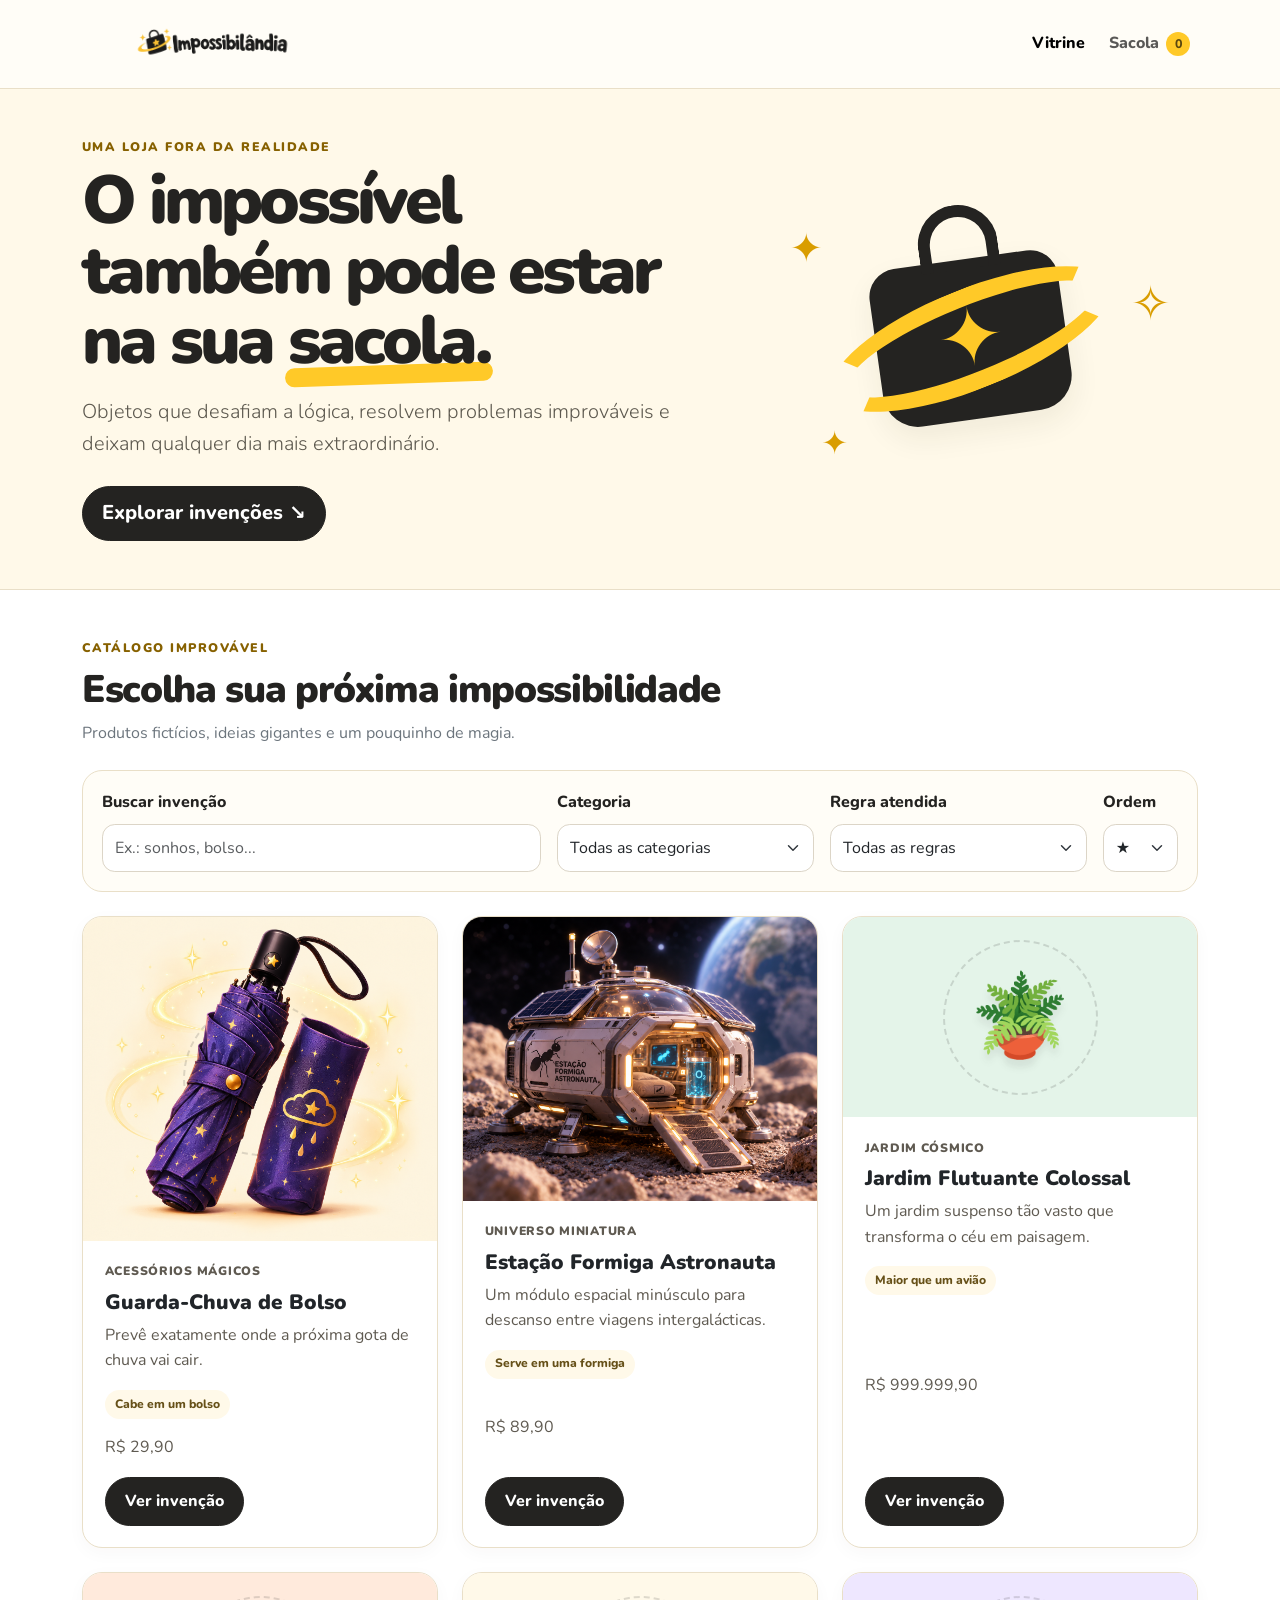
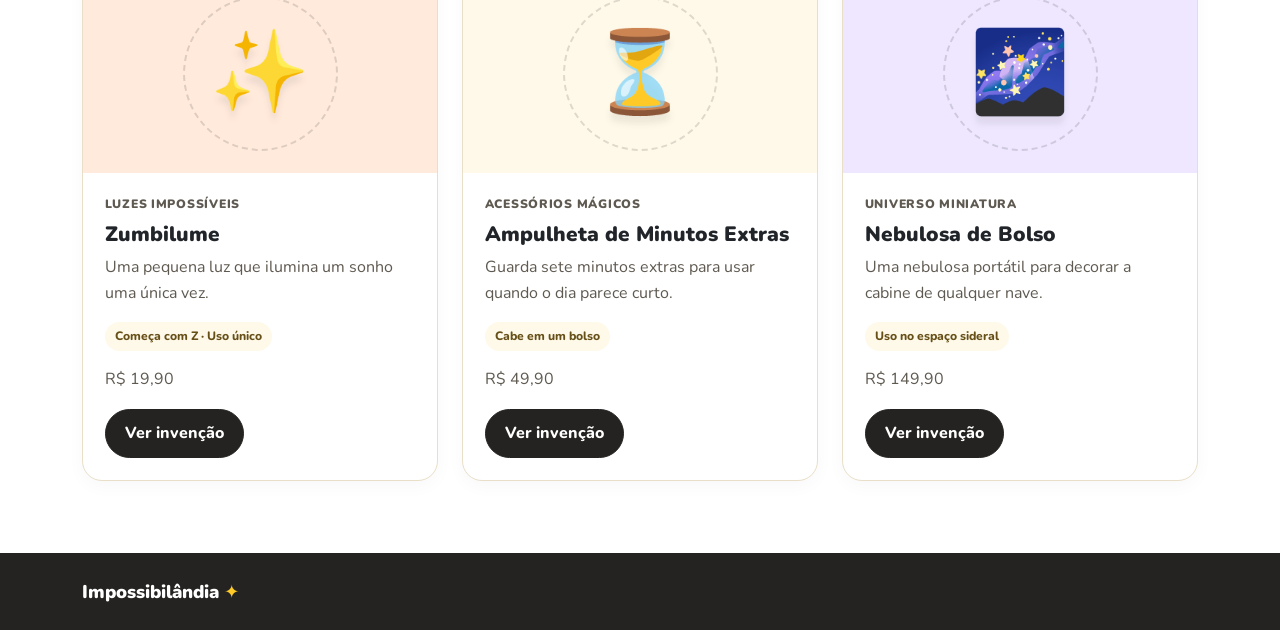
==== commit 4ceb384a: "Atualização contagem sacola index" ====
--- a/web/index.html
+++ b/web/index.html
@@ -80,12 +80,7 @@
                                 Vitrine
                             </a>
                         </li>
-
-                        <li class="nav-item">
-                            <a class="nav-link" href="#sobre">
-                                Nossa ideia
-                            </a>
-                        </li>
+                        
 
                         <li class="nav-item">
                             <a class="nav-link" href="checkout.html">
@@ -365,7 +360,12 @@
                             style="--art-bg:#e4f4e9"
                             aria-hidden="true"
                         >
-                            <span class="emoji">🚀</span>
+                            <img
+                                src="img/estacao.png"
+                                alt="Estação de formiga astronauta"
+                                class="img-fluid"
+                            >
+
                         </div>
 
                         <div class="card-body">
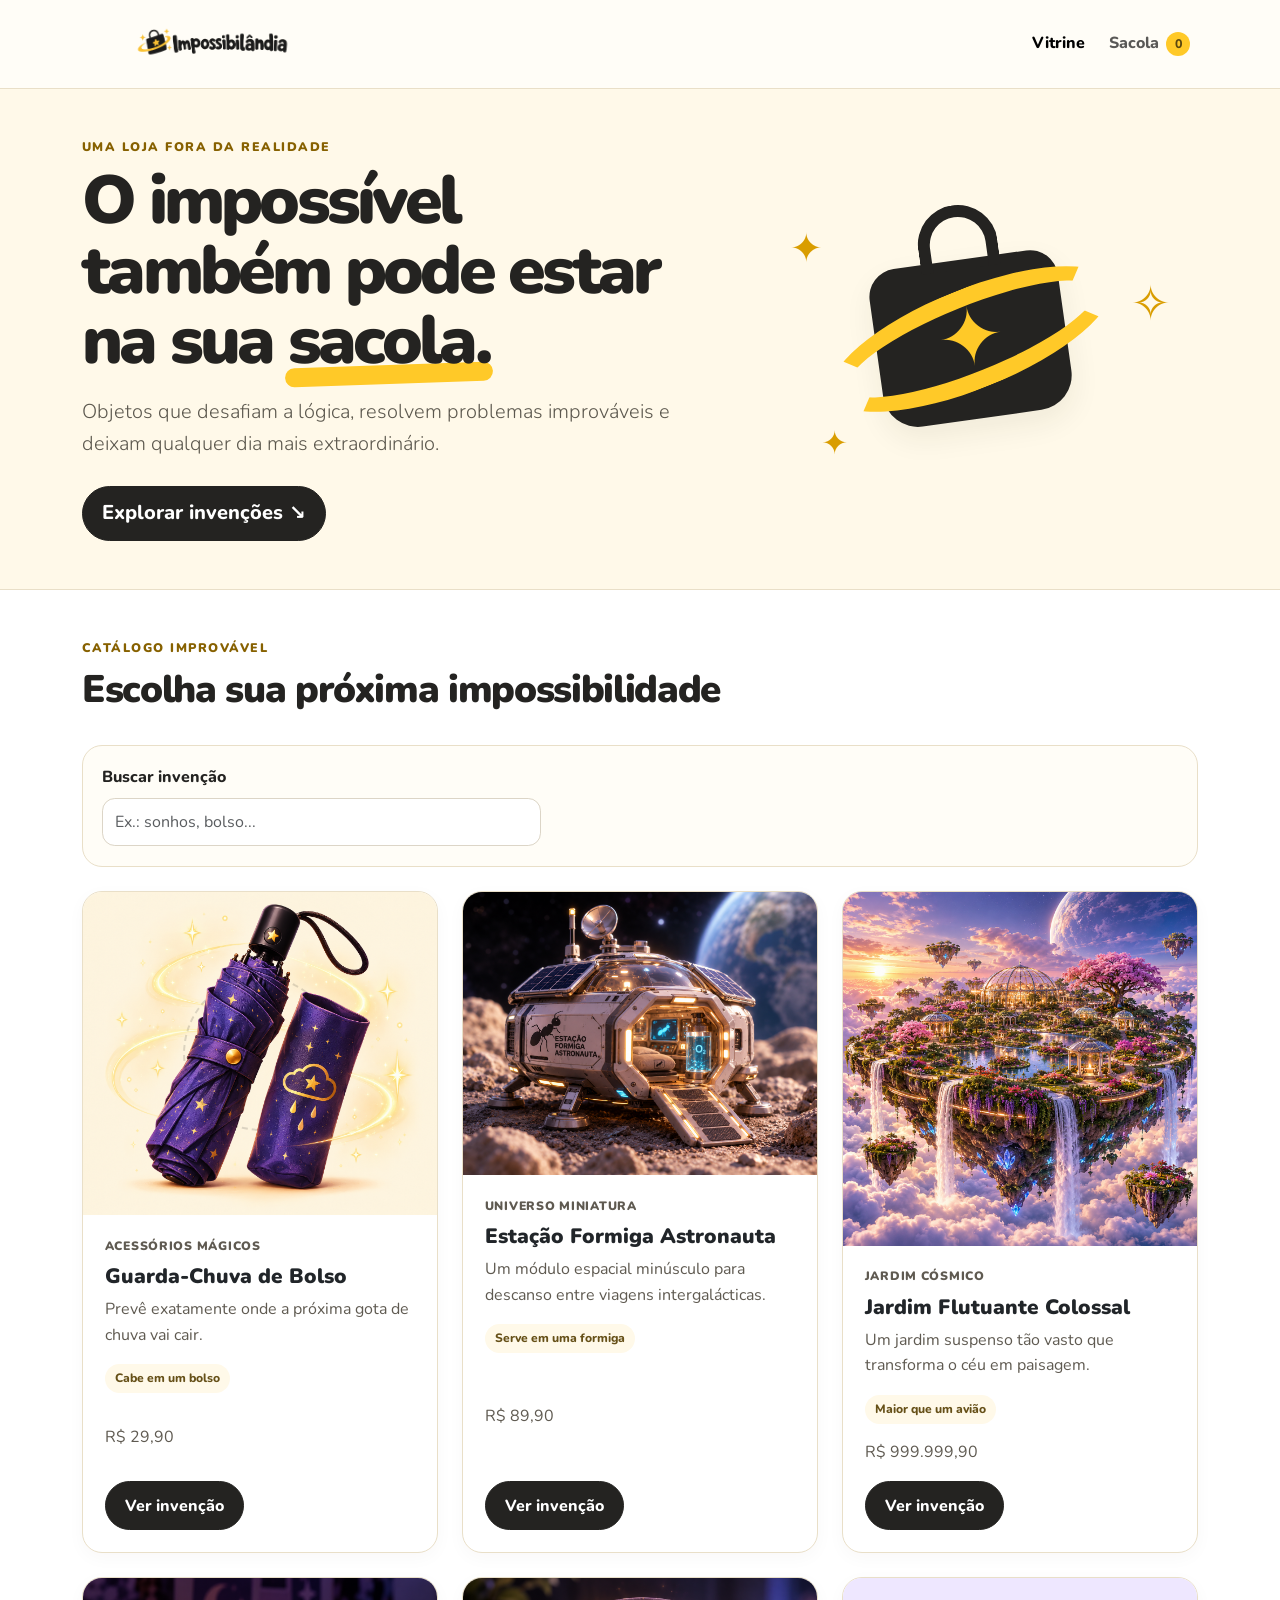
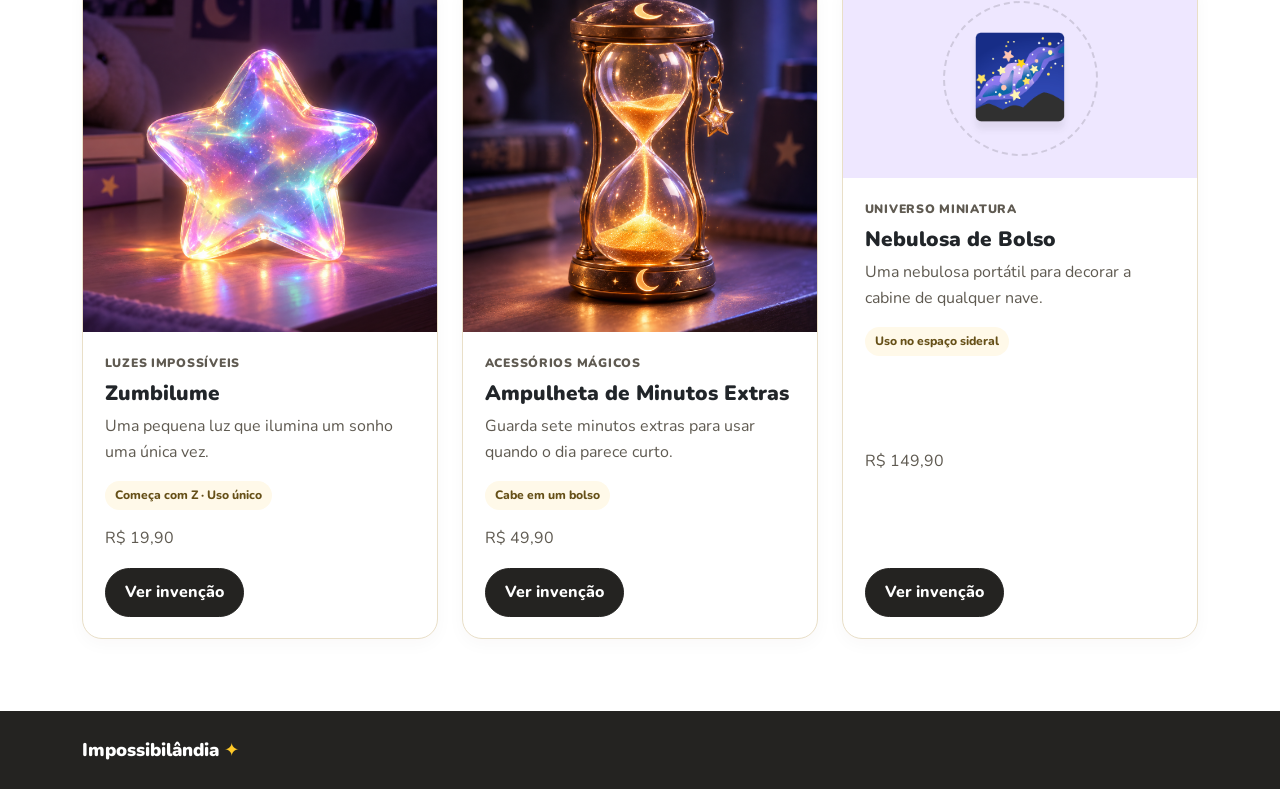
==== commit b5211ef2: "Adição de imagens" ====
--- a/web/index.html
+++ b/web/index.html
@@ -168,10 +168,6 @@
                         Escolha sua próxima impossibilidade
                     </h2>
 
-                    <p class="text-secondary mb-0">
-                        Produtos fictícios, ideias gigantes e um pouquinho de magia.
-                    </p>
-
                 </div>
 
             </div>
@@ -196,97 +192,7 @@
 
                     </div>
 
-                    <div class="col-md-3">
-
-                        <label for="filtroCategoria" class="form-label">
-                            Categoria
-                        </label>
-
-                        <select id="filtroCategoria" class="form-select">
-
-                            <option value="todas">
-                                Todas as categorias
-                            </option>
-
-                            <option value="Acessórios mágicos">
-                                Acessórios mágicos
-                            </option>
-
-                            <option value="Universo miniatura">
-                                Universo miniatura
-                            </option>
-
-                            <option value="Jardim cósmico">
-                                Jardim cósmico
-                            </option>
-
-                            <option value="Luzes impossíveis">
-                                Luzes impossíveis
-                            </option>
-
-                        </select>
-
-                    </div>
-
-                    <div class="col-md-3">
-
-                        <label for="filtroRegra" class="form-label">
-                            Regra atendida
-                        </label>
-
-                        <select id="filtroRegra" class="form-select">
-
-                            <option value="todas">
-                                Todas as regras
-                            </option>
-
-                            <option value="bolso">
-                                Cabe em um bolso
-                            </option>
-
-                            <option value="formiga">
-                                Serve em uma formiga
-                            </option>
-
-                            <option value="espaco">
-                                Uso no espaço sideral
-                            </option>
-
-                            <option value="aviao">
-                                Maior que um avião
-                            </option>
-
-                            <option value="unico">
-                                Uso único
-                            </option>
-
-                            <option value="z">
-                                Começa com Z
-                            </option>
-
-                        </select>
-
-                    </div>
-
-                    <div class="col-md-1">
-
-                        <label for="ordenacao" class="form-label">
-                            Ordem
-                        </label>
-
-                        <select
-                            id="ordenacao"
-                            class="form-select"
-                            aria-label="Ordenar produtos"
-                        >
-                            <option value="destaque">★</option>
-                            <option value="nome">A–Z</option>
-                            <option value="preco">Preço</option>
-                        </select>
-
-                    </div>
-
-                </div>
+                    </div>
 
             </div>
 
@@ -414,7 +320,11 @@
                             style="--art-bg:#e4f4e9"
                             aria-hidden="true"
                         >
-                            <span class="emoji">🪴</span>
+                            <img
+                                src="img/jardim.png"
+                                alt="Jardim Flutuante"
+                                class="img-fluid"
+                            >
                         </div>
 
                         <div class="card-body">
@@ -463,7 +373,11 @@
                             style="--art-bg:#ffeadc"
                             aria-hidden="true"
                         >
-                            <span class="emoji">✨</span>
+                            <img
+                                src="img/zumbilume.png"
+                                alt="Luz que ilumina os sonhos"
+                                class="img-fluid"
+                            >
                         </div>
 
                         <div class="card-body">
@@ -512,7 +426,11 @@
                             style="--art-bg:#fff9e9"
                             aria-hidden="true"
                         >
-                            <span class="emoji">⏳</span>
+                            <img
+                                src="img/ampulheta.png"
+                                alt="Ampulheta com minutos extras"
+                                class="img-fluid"
+                            >
                         </div>
 
                         <div class="card-body">
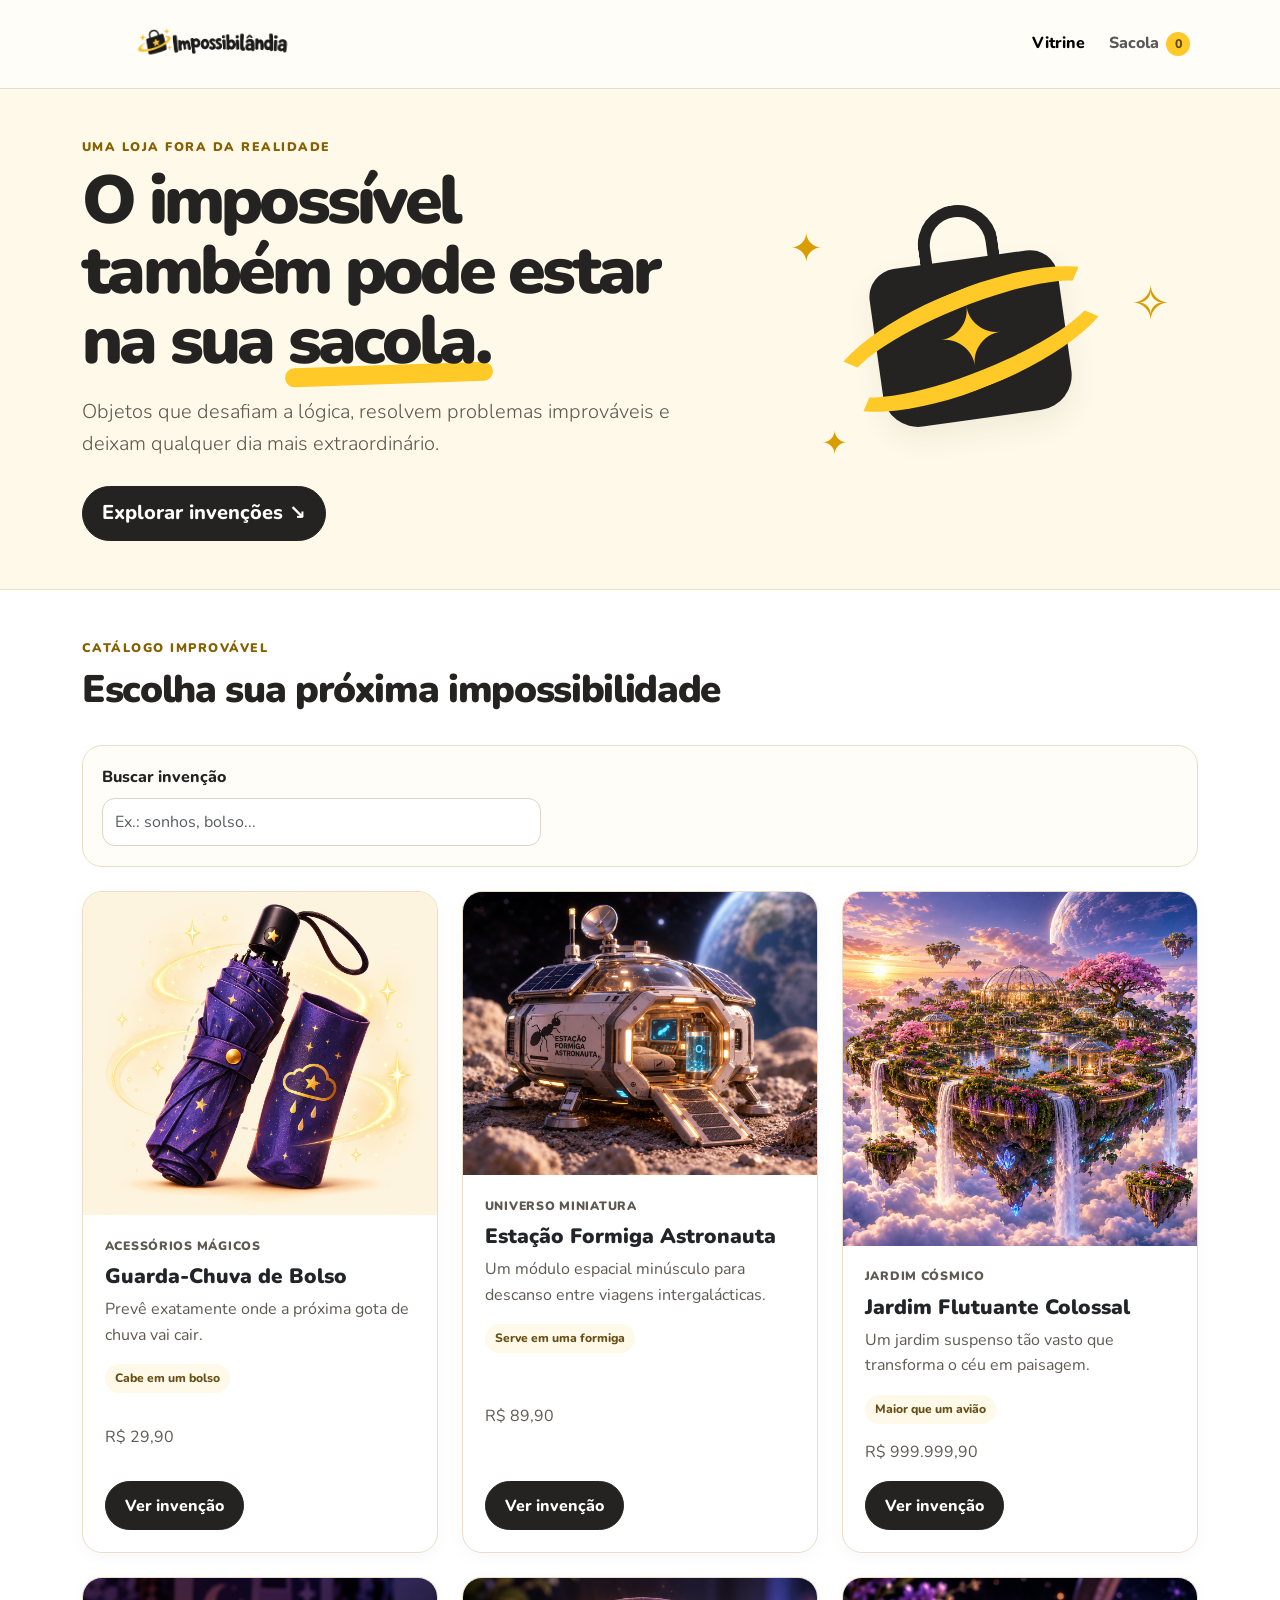
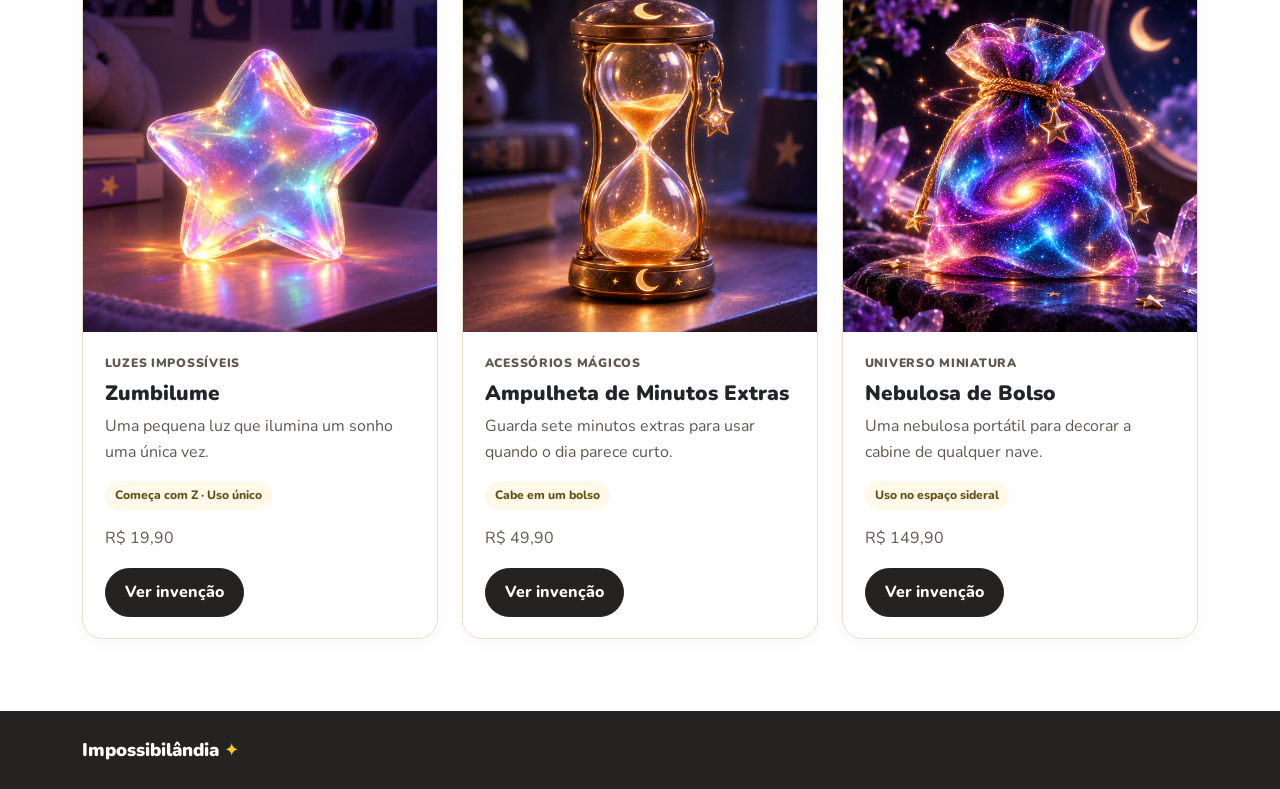
==== commit 55dfbf2c: "Finalização" ====
--- a/web/index.html
+++ b/web/index.html
@@ -479,7 +479,12 @@
                             style="--art-bg:#eee7ff"
                             aria-hidden="true"
                         >
-                            <span class="emoji">🌌</span>
+                            <img
+                                src="img/nebulosa.png"
+                                alt="Ampulheta com minutos extras"
+                                class="img-fluid"
+                            >
+
                         </div>
 
                         <div class="card-body">
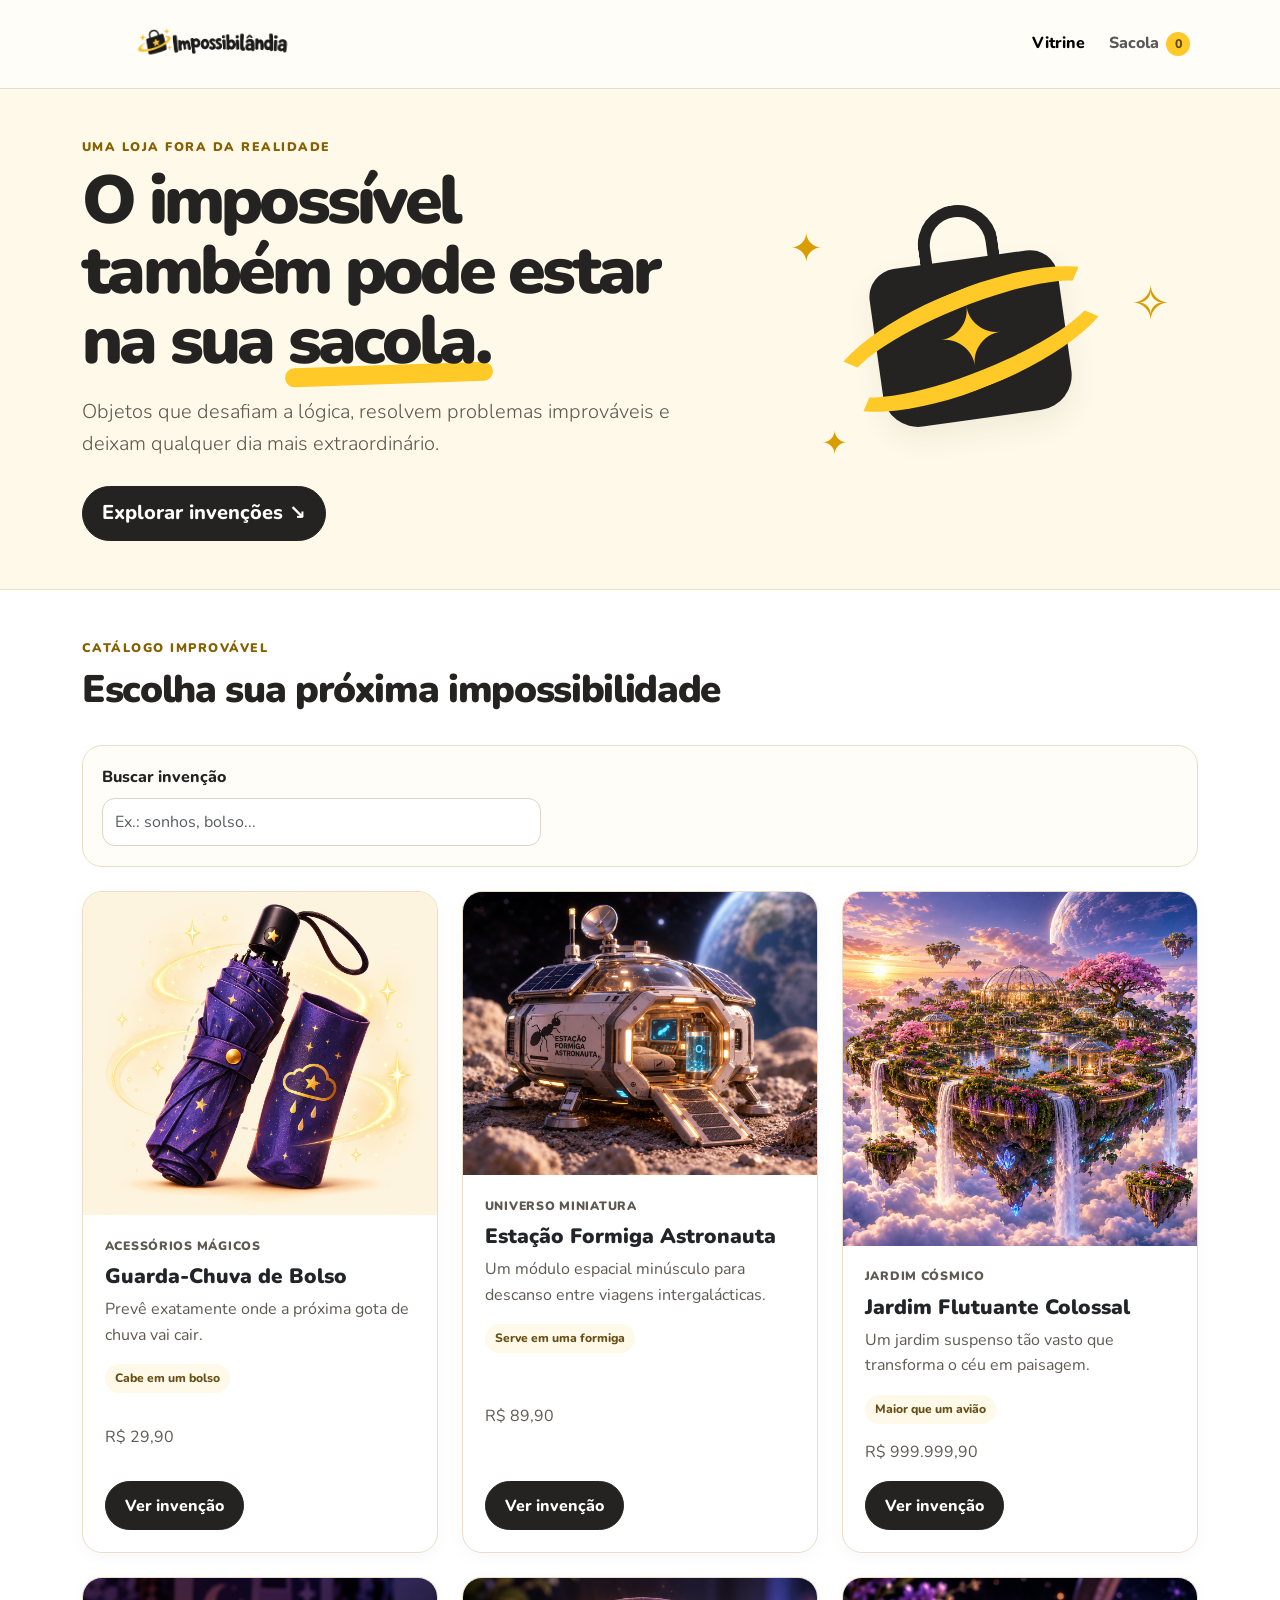
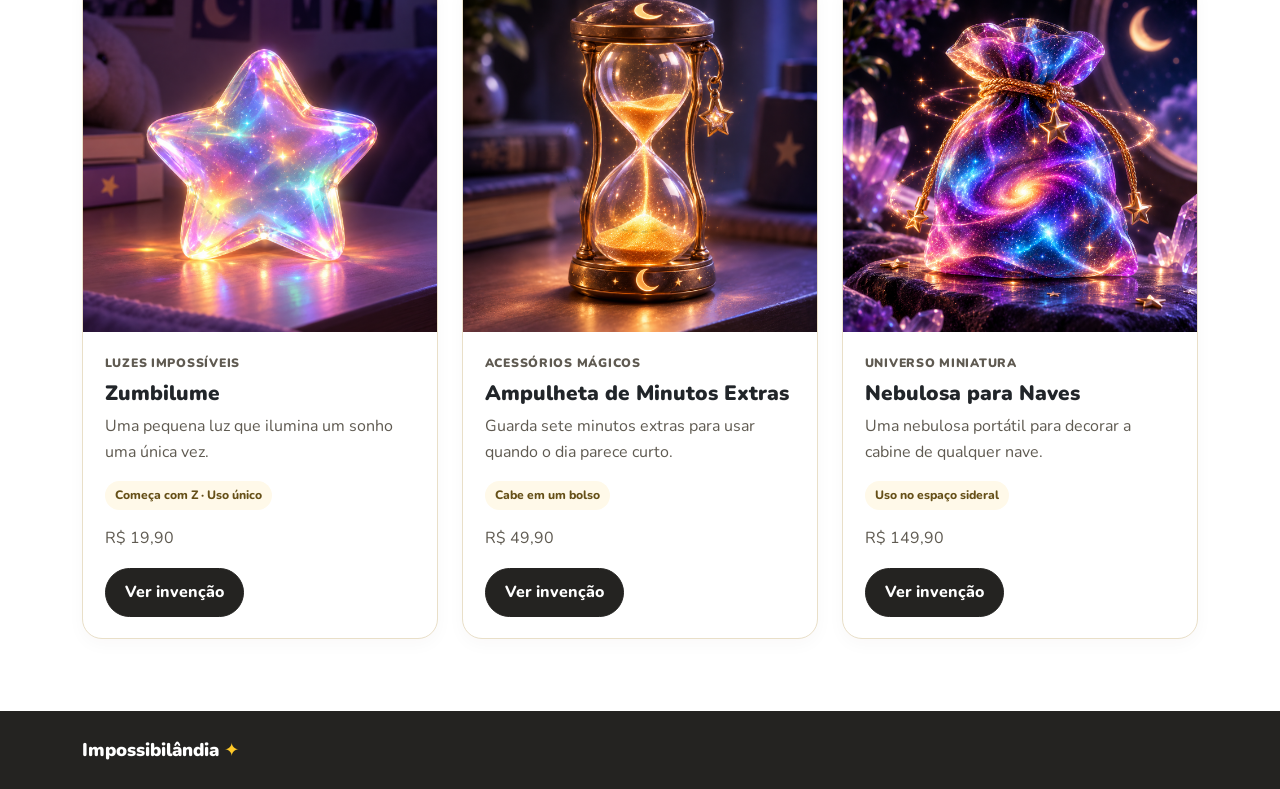
==== commit a72ec31f: "Melhorias realizadas" ====
--- a/web/index.html
+++ b/web/index.html
@@ -467,7 +467,7 @@
 
                 <article
                     class="col-sm-6 col-lg-4 product-item"
-                    data-name="Nebulosa de Bolso"
+                    data-name="Nebulosa para Naves"
                     data-category="Universo miniatura"
                     data-rule="Uso no espaço sideral"
                 >
@@ -481,7 +481,7 @@
                         >
                             <img
                                 src="img/nebulosa.png"
-                                alt="Ampulheta com minutos extras"
+                                alt="Nebulosa para decoração"
                                 class="img-fluid"
                             >
 
@@ -493,7 +493,7 @@
                                 Universo miniatura
                             </p>
 
-                            <h3>Nebulosa de Bolso</h3>
+                            <h3>Nebulosa para Naves</h3>
 
                             <p>
                                 Uma nebulosa portátil para decorar a cabine de qualquer nave.
